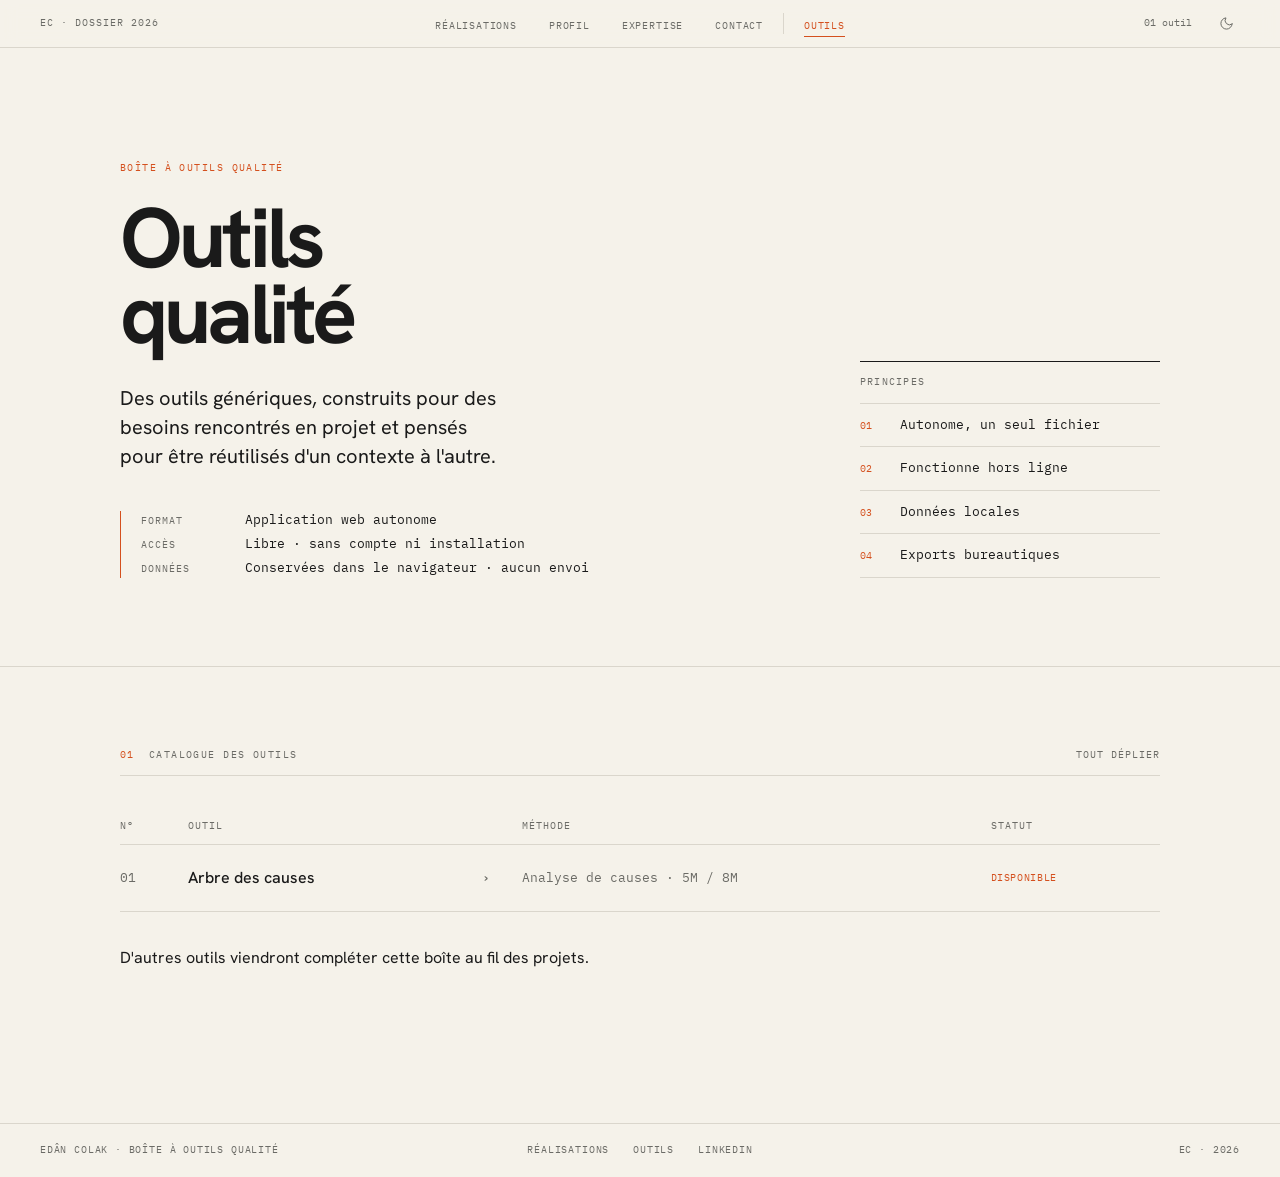
==== outils/index.html @ 7d75562e "Make the site two-part (Réalisations + Outils), add cause-tree tool, polish portfolio Structure - Ne" ====
<!DOCTYPE html>
<html lang="fr">
<head>
  <meta charset="UTF-8" />
  <meta name="viewport" content="width=device-width, initial-scale=1.0" />
  <title>Boîte à outils qualité · Edân Colak</title>
  <meta name="description" content="Outils qualité génériques développés par Edân Colak : arbre des causes, retour d'expérience. Autonomes, hors ligne, sans compte, données conservées dans le navigateur." />
  <meta name="author" content="Edân Colak" />
  <meta name="theme-color" content="#F5F2EA" media="(prefers-color-scheme: light)" />
  <meta name="theme-color" content="#17150F" media="(prefers-color-scheme: dark)" />
  <meta property="og:title" content="Boîte à outils qualité · Edân Colak" />
  <meta property="og:description" content="Outils qualité génériques et autonomes : analyse de causes, contrôle de l'analyse, retour d'expérience, exports bureautiques." />
  <meta property="og:type" content="website" />
  <meta property="og:locale" content="fr_FR" />
  <link rel="icon" type="image/svg+xml" href="data:image/svg+xml,%3Csvg xmlns='http://www.w3.org/2000/svg' viewBox='0 0 32 32'%3E%3Crect width='32' height='32' fill='%23F5F2EA'/%3E%3Ctext x='5' y='23' font-family='Helvetica' font-size='18' font-weight='700' fill='%231A1A1A'%3EEC%3C/text%3E%3C/svg%3E" />
  <script>
    (function () {
      var t = localStorage.getItem('theme');
      if (t !== 'light' && t !== 'dark') {
        t = window.matchMedia('(prefers-color-scheme: dark)').matches ? 'dark' : 'light';
      }
      document.documentElement.setAttribute('data-theme', t);
    })();
  </script>
  <link rel="preconnect" href="https://fonts.googleapis.com" />
  <link rel="preconnect" href="https://fonts.gstatic.com" crossorigin />
  <link href="https://fonts.googleapis.com/css2?family=Hanken+Grotesk:wght@300;400;500;600;700&family=IBM+Plex+Mono:wght@400;500&display=swap" rel="stylesheet" />
  <link rel="stylesheet" href="../assets/style.css" />
</head>
<body>

<a class="skip-link" href="#catalogue">Aller au contenu</a>

<!-- ═══ RUNNING HEADER ═══════════════════════════════════ -->
<header class="doc-header">
  <a class="doc-ref" href="../" aria-label="Accueil, Edân Colak">EC · Dossier 2026</a>
  <nav aria-label="Navigation principale">
    <ul class="doc-nav">
      <li><a href="../#projets">Réalisations</a></li>
      <li class="nav-secondary"><a href="../#profil">Profil</a></li>
      <li class="nav-secondary"><a href="../#expertise">Expertise</a></li>
      <li><a href="../#contact">Contact</a></li>
      <li class="nav-sep" aria-hidden="true"></li>
      <li><a href="./" aria-current="page">Outils</a></li>
    </ul>
  </nav>
  <div class="doc-header-right">
    <span class="doc-page">01 outil</span>
    <button class="theme-toggle" type="button" aria-label="Passer en mode sombre" title="Mode clair / sombre">
      <svg class="ico ico-moon" viewBox="0 0 24 24" fill="none" stroke="currentColor" stroke-width="1.6" stroke-linecap="round" stroke-linejoin="round" aria-hidden="true">
        <path d="M21 12.8A9 9 0 1 1 11.2 3a7 7 0 0 0 9.8 9.8z"/>
      </svg>
      <svg class="ico ico-sun" viewBox="0 0 24 24" fill="none" stroke="currentColor" stroke-width="1.6" stroke-linecap="round" stroke-linejoin="round" aria-hidden="true">
        <circle cx="12" cy="12" r="4"/>
        <path d="M12 2v2M12 20v2M4.9 4.9l1.4 1.4M17.7 17.7l1.4 1.4M2 12h2M20 12h2M4.9 19.1l1.4-1.4M17.7 6.3l1.4-1.4"/>
      </svg>
    </button>
  </div>
  <div class="scroll-progress" aria-hidden="true"></div>
</header>

<main>

<!-- ═══ MASTHEAD ═════════════════════════════════════════ -->
<section class="masthead" id="haut">
  <div class="masthead-grid">
    <div class="masthead-main">
      <p class="masthead-tag">Boîte à outils qualité</p>
      <h1>Outils<br>qualité</h1>
      <p class="masthead-lede">
        Des outils génériques, construits pour des besoins rencontrés en projet
        et pensés pour être réutilisés d'un contexte à l'autre.
      </p>
      <div class="masthead-meta">
        <div class="meta-row">
          <span class="meta-label">Format</span>
          <span class="meta-value">Application web autonome</span>
        </div>
        <div class="meta-row">
          <span class="meta-label">Accès</span>
          <span class="meta-value">Libre · sans compte ni installation</span>
        </div>
        <div class="meta-row">
          <span class="meta-label">Données</span>
          <span class="meta-value">Conservées dans le navigateur · aucun envoi</span>
        </div>
      </div>
    </div>

    <aside class="toc" aria-label="Principes">
      <span class="toc-head mono-label">Principes</span>
      <ul>
        <li class="toc-item"><span class="toc-num">01</span>Autonome, un seul fichier<span class="toc-count"></span></li>
        <li class="toc-item"><span class="toc-num">02</span>Fonctionne hors ligne<span class="toc-count"></span></li>
        <li class="toc-item"><span class="toc-num">03</span>Données locales<span class="toc-count"></span></li>
        <li class="toc-item"><span class="toc-num">04</span>Exports bureautiques<span class="toc-count"></span></li>
      </ul>
    </aside>
  </div>
</section>

<!-- ═══ 01 · CATALOGUE ═══════════════════════════════════ -->
<section class="section" id="catalogue">
  <div class="section-wrap">
    <div class="section-label">
      <span><span class="sl-num">01</span>Catalogue des outils</span>
      <button class="text-btn" type="button" data-expand-all aria-expanded="false">Tout déplier</button>
    </div>
    <table class="project-table" role="table" aria-label="Catalogue des outils">
      <thead>
        <tr>
          <th scope="col">N°</th>
          <th scope="col">Outil</th>
          <th scope="col">Méthode</th>
          <th scope="col">Statut</th>
        </tr>
      </thead>
      <tbody>

        <!-- ══ 01 ══ -->
        <tr class="project-row" id="outil-01" data-id="01" aria-expanded="false" tabindex="0">
          <td class="proj-num">01</td>
          <td class="proj-title">Arbre des causes <span class="proj-arrow" aria-hidden="true">›</span></td>
          <td class="proj-domain">Analyse de causes · 5M / 8M</td>
          <td class="proj-status status-on">Disponible</td>
        </tr>
        <tr class="project-detail" id="detail-01" aria-hidden="true">
          <td colspan="4" class="detail-cell">
            <div class="detail-inner">
              <div class="detail-meta">
                <p class="detail-meta-head">01 / 01</p>
                <div class="dm-row"><span class="dm-key">Méthode</span><span class="dm-val">Arbre des causes · 5M / 8M</span></div>
                <div class="dm-row"><span class="dm-key">Usage</span><span class="dm-val">FNC · CAPA · réclamation · audit</span></div>
                <div class="dm-row"><span class="dm-key">Exports</span><span class="dm-val">PDF · DOCX · VSDX · XLSX · SVG · PNG · JSON</span></div>
                <div class="dm-row"><span class="dm-key">Statut</span><span class="dm-val acc">Disponible</span></div>
              </div>
              <div class="detail-content">
                <div class="dc-block">
                  <p class="dc-head">Usage</p>
                  <p>Conduire l'analyse d'une non-conformité, d'une réclamation ou d'un écart d'audit jusqu'à la cause racine, l'associer à des actions correctives et préventives, puis capitaliser les causes d'une analyse à l'autre.</p>
                </div>
                <div class="dc-block">
                  <p class="dc-head">Fonctionnalités</p>
                  <ul>
                    <li>Arbre éditable : glisser-déposer, repli des branches, trois orientations, annuler / rétablir.</li>
                    <li>Typologie des causes (immédiate, contributive, organisationnelle, humaine, technique, documentaire, managériale, racine) et des actions (corrective, préventive).</li>
                    <li>Classification 5M ou 8M, statut et élément de preuve par cause ; responsable, échéance et efficacité par action.</li>
                    <li>Questions guides à chaque niveau et suggestions issues d'une bibliothèque de causes enrichissable.</li>
                    <li>Versions enregistrées et restaurables, analyses modèles, comparaison de deux analyses.</li>
                  </ul>
                </div>
                <div class="dc-block">
                  <p class="dc-head">Contrôle de l'analyse</p>
                  <p>Trois scores (complétude, robustesse, traçabilité) et des alertes ciblées : cause racine sans action, formulation trop générique (« erreur humaine »), cause sans preuve, action sans responsable ou sans échéance, action en retard.</p>
                </div>
                <div class="dc-block">
                  <p class="dc-head">Retour d'expérience</p>
                  <p>Synthèse multi-analyses : causes racines récurrentes, répartition par famille, taux de clôture et efficacité des actions, filtres par année, site et processus. Exportable vers Excel pour une revue de direction ou de processus.</p>
                </div>
                <div class="dc-block dc-result">
                  <p class="dc-head">Données</p>
                  <p>Tout reste dans le navigateur de l'utilisateur. La base s'exporte et s'importe en JSON pour être sauvegardée ou partagée. Des analyses d'exemple permettent de découvrir l'outil.</p>
                </div>
                <div class="cta-row">
                  <a class="cta" href="arbre-des-causes/">Ouvrir l'outil <span aria-hidden="true">→</span></a>
                </div>
              </div>
            </div>
            <div class="detail-figure-full">
              <svg class="figure-svg-full" viewBox="0 0 640 222" fill="none" stroke="currentColor" stroke-width="1" aria-hidden="true">
                <!-- column headings -->
                <g font-family="IBM Plex Mono,monospace" font-size="7" fill="currentColor" stroke="none" opacity=".5">
                  <text x="0"   y="8">FAIT</text>
                  <text x="170" y="8">CAUSES</text>
                  <text x="350" y="8">CAUSES RACINES</text>
                  <text x="530" y="8">ACTIONS</text>
                </g>
                <!-- event -->
                <rect x="0" y="94" width="120" height="40" stroke-opacity=".7"/>
                <text x="10" y="109" font-family="IBM Plex Mono,monospace" font-size="7" fill="currentColor" stroke="none" opacity=".55">ÉVÉNEMENT</text>
                <text x="10" y="124" font-family="IBM Plex Mono,monospace" font-size="9" fill="currentColor" stroke="none">Écart constaté</text>
                <!-- connectors event → causes -->
                <g stroke-opacity=".45">
                  <line x1="120" y1="114" x2="146" y2="114"/>
                  <line x1="146" y1="40"  x2="146" y2="188"/>
                  <line x1="146" y1="40"  x2="170" y2="40"/>
                  <line x1="146" y1="114" x2="170" y2="114"/>
                  <line x1="146" y1="188" x2="170" y2="188"/>
                </g>
                <!-- causes -->
                <g stroke-opacity=".55">
                  <rect x="170" y="22"  width="140" height="36"/>
                  <rect x="170" y="96"  width="140" height="36"/>
                  <rect x="170" y="170" width="140" height="36"/>
                </g>
                <g font-family="IBM Plex Mono,monospace" fill="currentColor" stroke="none">
                  <text x="180" y="36"  font-size="7" opacity=".55">IMMÉDIATE · MÉTHODE</text>
                  <text x="180" y="50"  font-size="9" opacity=".85">Document périmé</text>
                  <text x="180" y="110" font-size="7" opacity=".55">DOCUMENTAIRE · MÉTHODE</text>
                  <text x="180" y="124" font-size="9" opacity=".85">Retrait non tracé</text>
                  <text x="180" y="184" font-size="7" opacity=".55">HUMAINE · MAIN D'ŒUVRE</text>
                  <text x="180" y="198" font-size="9" opacity=".85">Révision non connue</text>
                </g>
                <!-- connectors causes → roots -->
                <g stroke-opacity=".45">
                  <line x1="310" y1="40"  x2="350" y2="40"/>
                  <line x1="310" y1="114" x2="350" y2="114"/>
                  <line x1="310" y1="188" x2="350" y2="188"/>
                </g>
                <!-- root causes -->
                <g stroke="#D4501E" stroke-opacity=".8" fill="#D4501E" fill-opacity=".07">
                  <rect x="350" y="22"  width="140" height="36"/>
                  <rect x="350" y="96"  width="140" height="36"/>
                  <rect x="350" y="170" width="140" height="36"/>
                </g>
                <g font-family="IBM Plex Mono,monospace" stroke="none">
                  <text x="360" y="36"  font-size="7" fill="#D4501E" opacity=".9">RACINE</text>
                  <text x="360" y="50"  font-size="9" fill="currentColor" opacity=".85">Contrôle absent</text>
                  <text x="360" y="110" font-size="7" fill="#D4501E" opacity=".9">RACINE</text>
                  <text x="360" y="124" font-size="9" fill="currentColor" opacity=".85">Diffusion incomplète</text>
                  <text x="360" y="184" font-size="7" fill="#D4501E" opacity=".9">RACINE</text>
                  <text x="360" y="198" font-size="9" fill="currentColor" opacity=".85">Formation lacunaire</text>
                </g>
                <!-- connectors roots → actions -->
                <g stroke-opacity=".45" stroke-dasharray="3,2">
                  <line x1="490" y1="40"  x2="530" y2="40"/>
                  <line x1="490" y1="114" x2="530" y2="114"/>
                  <line x1="490" y1="188" x2="530" y2="188"/>
                </g>
                <!-- actions -->
                <g stroke-opacity=".55">
                  <rect x="530" y="22"  width="110" height="36"/>
                  <rect x="530" y="96"  width="110" height="36"/>
                  <rect x="530" y="170" width="110" height="36"/>
                </g>
                <g font-family="IBM Plex Mono,monospace" fill="currentColor" stroke="none">
                  <text x="540" y="36"  font-size="7" opacity=".55">PRÉVENTIVE</text>
                  <text x="540" y="50"  font-size="9" opacity=".85">Audit de poste</text>
                  <text x="540" y="110" font-size="7" opacity=".55">PRÉVENTIVE</text>
                  <text x="540" y="124" font-size="9" opacity=".85">Liste de retrait</text>
                  <text x="540" y="184" font-size="7" opacity=".55">CORRECTIVE</text>
                  <text x="540" y="198" font-size="9" opacity=".85">Former, habiliter</text>
                </g>
                <text x="0" y="220" font-family="IBM Plex Mono,monospace" font-size="7.5" fill="#D4501E" stroke="none" opacity=".75">Chaque cause racine doit porter au moins une action · preuve, responsable et échéance contrôlés</text>
              </svg>
              <p class="figure-caption">Fig. 01 - Structure d'une analyse : du fait observé aux actions (exemple fictif)</p>
            </div>
          </td>
        </tr>

      </tbody>
    </table>
    <p class="section-intro" style="margin-top: 32px;">
      D'autres outils viendront compléter cette boîte au fil des projets.
    </p>
  </div>
</section>

</main>

<!-- ═══ RUNNING FOOTER ═══════════════════════════════════ -->
<footer class="doc-footer">
  <span>Edân Colak · Boîte à outils qualité</span>
  <nav class="footer-links" aria-label="Liens de pied de page">
    <a href="../#projets">Réalisations</a>
    <a href="./">Outils</a>
    <a href="https://www.linkedin.com/in/ed%C3%A2n/" target="_blank" rel="noopener">LinkedIn</a>
  </nav>
  <span>EC · 2026</span>
</footer>

<script src="../assets/script.js"></script>
</body>
</html>
---- assets/style.css ----
/* ─── TOKENS ─────────────────────────────────────────────── */
:root {
  --paper:   #F5F2EA;
  --paper-2: #EEEAE0;
  --ink:     #1A1A1A;
  --ink-2:   #6B6B66;
  --rule:    #DAD6CC;
  --accent:  #D4501E;
  --tint:    color-mix(in srgb, var(--accent) 5%, transparent);
  --sans:    'Hanken Grotesk', 'Helvetica Neue', Arial, sans-serif;
  --mono:    'IBM Plex Mono', 'Courier New', monospace;
  --wrap:    1120px;
  --gutter:  40px;
  --header:  48px;
  color-scheme: light;
  /* type scale ×1.25 from 16 */
  --t-xs:  0.64rem;
  --t-sm:  0.8rem;
  --t-md:  1rem;
  --t-lg:  1.25rem;
  --t-xl:  1.563rem;
}

:root[data-theme="dark"] {
  --paper:   #17150F;
  --paper-2: #1E1B14;
  --ink:     #EFEBE0;
  --ink-2:   #94908A;
  --rule:    #322F28;
  --accent:  #E8632F;
  color-scheme: dark;
}

/* cross-fade only while the theme is being switched */
:root.theme-switching *,
:root.theme-switching *::before,
:root.theme-switching *::after {
  transition: background-color .3s ease, border-color .3s ease,
              color .3s ease, fill .3s ease, stroke .3s ease !important;
}

/* ─── RESET & BASE ───────────────────────────────────────── */
*, *::before, *::after { box-sizing: border-box; margin: 0; padding: 0; }
html { font-size: 16px; scroll-behavior: smooth; scroll-padding-top: calc(var(--header) + 16px); }
body {
  font-family: var(--sans);
  background: var(--paper);
  color: var(--ink);
  line-height: 1.6;
  -webkit-font-smoothing: antialiased;
  text-rendering: optimizeLegibility;
}
a { color: inherit; text-decoration: none; }
img { display: block; max-width: 100%; }
button { font: inherit; color: inherit; }
p { text-wrap: pretty; }
h1, h2 { text-wrap: balance; }

::selection { background: var(--accent); color: var(--paper); }

:focus-visible { outline: 2px solid var(--accent); outline-offset: 3px; border-radius: 2px; }

.skip-link {
  position: absolute;
  left: 16px;
  top: -60px;
  z-index: 200;
  background: var(--ink);
  color: var(--paper);
  font-family: var(--mono);
  font-size: var(--t-xs);
  letter-spacing: .1em;
  text-transform: uppercase;
  padding: 10px 14px;
}
.skip-link:focus { top: 8px; }

/* shared mono label */
.mono-label {
  font-family: var(--mono);
  font-size: var(--t-xs);
  letter-spacing: .12em;
  text-transform: uppercase;
  color: var(--ink-2);
}

/* ─── RUNNING HEADER ─────────────────────────────────────── */
.doc-header {
  position: sticky;
  top: 0;
  z-index: 100;
  height: var(--header);
  padding: 0 var(--gutter);
  display: grid;
  grid-template-columns: 1fr auto 1fr;
  align-items: center;
  gap: 24px;
  background: color-mix(in srgb, var(--paper) 92%, transparent);
  backdrop-filter: saturate(1.4) blur(8px);
  -webkit-backdrop-filter: saturate(1.4) blur(8px);
  border-bottom: 1px solid var(--rule);
}

.doc-ref {
  font-family: var(--mono);
  font-size: var(--t-xs);
  letter-spacing: .1em;
  text-transform: uppercase;
  color: var(--ink-2);
  white-space: nowrap;
  justify-self: start;
  transition: color .15s;
}
a.doc-ref:hover { color: var(--accent); }

.doc-header > nav { min-width: 0; }

.doc-nav {
  display: flex;
  gap: 32px;
  list-style: none;
}

.doc-nav a {
  position: relative;
  font-family: var(--mono);
  font-size: var(--t-xs);
  letter-spacing: .08em;
  text-transform: uppercase;
  color: var(--ink-2);
  white-space: nowrap;
  transition: color .15s;
}

.doc-nav a::after {
  content: '';
  position: absolute;
  left: 0;
  bottom: -5px;
  width: 100%;
  height: 1px;
  background: var(--accent);
  transform: scaleX(0);
  transform-origin: left;
  transition: transform .25s ease;
}

.doc-nav a:hover,
.doc-nav a.active,
.doc-nav a[aria-current="page"] { color: var(--accent); }

.doc-nav a:hover::after,
.doc-nav a.active::after,
.doc-nav a[aria-current="page"]::after { transform: scaleX(1); }

/* separator between the two site parts */
.doc-nav .nav-sep {
  width: 1px;
  align-self: stretch;
  background: var(--rule);
  margin: 2px -12px;
}

.doc-header-right {
  justify-self: end;
  display: flex;
  align-items: center;
  gap: 20px;
}

.doc-page {
  font-family: var(--mono);
  font-size: var(--t-xs);
  color: var(--ink-2);
  white-space: nowrap;
  font-variant-numeric: tabular-nums;
}

.theme-toggle {
  display: inline-flex;
  align-items: center;
  justify-content: center;
  width: 28px;
  height: 28px;
  background: none;
  border: 1px solid transparent;
  border-radius: 50%;
  color: var(--ink-2);
  cursor: pointer;
  line-height: 0;
  transition: color .15s, border-color .15s;
}
.theme-toggle:hover { color: var(--accent); border-color: var(--rule); }
.theme-toggle .ico { width: 15px; height: 15px; }
.theme-toggle .ico-sun { display: none; }
:root[data-theme="dark"] .theme-toggle .ico-moon { display: none; }
:root[data-theme="dark"] .theme-toggle .ico-sun  { display: block; }

.scroll-progress {
  position: absolute;
  left: 0;
  bottom: -1px;
  width: 100%;
  height: 2px;
  background: var(--accent);
  transform: scaleX(0);
  transform-origin: left;
  pointer-events: none;
}

/* ─── MASTHEAD ───────────────────────────────────────────── */
.masthead {
  padding: 112px var(--gutter) 88px;
  border-bottom: 1px solid var(--rule);
}

.masthead-grid {
  max-width: calc(var(--wrap) - 2 * var(--gutter));
  margin: 0 auto;
  display: grid;
  grid-template-columns: minmax(0, 1fr) 300px;
  gap: 72px;
  align-items: end;
}

.masthead-tag {
  font-family: var(--mono);
  font-size: var(--t-xs);
  letter-spacing: .14em;
  text-transform: uppercase;
  color: var(--accent);
  margin-bottom: 24px;
}

h1 {
  font-size: clamp(3rem, 8vw, 5.25rem);
  font-weight: 700;
  letter-spacing: -.045em;
  line-height: .9;
  color: var(--ink);
  margin-bottom: 32px;
}

.masthead-lede {
  font-size: var(--t-lg);
  font-weight: 400;
  line-height: 1.45;
  color: var(--ink);
  max-width: 36ch;
  margin-bottom: 40px;
  text-wrap: balance;
}

.masthead-meta {
  border-left: 1px solid var(--accent);
  padding-left: 20px;
  display: flex;
  flex-direction: column;
  gap: 6px;
}

.meta-row {
  display: grid;
  grid-template-columns: 96px 1fr;
  gap: 8px;
  align-items: baseline;
}

.meta-label {
  font-family: var(--mono);
  font-size: var(--t-xs);
  letter-spacing: .1em;
  text-transform: uppercase;
  color: var(--ink-2);
}

.meta-value {
  font-family: var(--mono);
  font-size: var(--t-sm);
  color: var(--ink);
  line-height: 1.4;
}

/* table of contents / side list */
.toc { border-top: 1px solid var(--ink); }

.toc-head {
  display: block;
  padding: 12px 0;
  border-bottom: 1px solid var(--rule);
}

.toc ol, .toc ul { list-style: none; }

.toc-item {
  display: grid;
  grid-template-columns: 32px 1fr auto;
  align-items: baseline;
  gap: 8px;
  padding: 11px 0;
  border-bottom: 1px solid var(--rule);
  font-family: var(--mono);
  font-size: var(--t-sm);
  color: var(--ink);
  transition: color .15s, padding .2s ease;
}

.toc-num { color: var(--accent); font-size: var(--t-xs); font-variant-numeric: tabular-nums; }
.toc-count { color: var(--ink-2); font-size: var(--t-xs); font-variant-numeric: tabular-nums; }

a.toc-item:hover { color: var(--accent); padding-left: 4px; }

/* ─── SECTIONS ───────────────────────────────────────────── */
.section { border-top: 1px solid var(--rule); }
.masthead + .section { border-top: none; }

.section-wrap {
  max-width: var(--wrap);
  margin: 0 auto;
  padding: 80px var(--gutter);
}

.section-label {
  display: flex;
  align-items: baseline;
  justify-content: space-between;
  gap: 16px;
  font-family: var(--mono);
  font-size: var(--t-xs);
  letter-spacing: .14em;
  text-transform: uppercase;
  color: var(--ink-2);
  padding-bottom: 12px;
  border-bottom: 1px solid var(--rule);
  margin-bottom: 32px;
}

.sl-num { color: var(--accent); margin-right: 14px; font-variant-numeric: tabular-nums; }

.section-intro {
  font-size: var(--t-md);
  line-height: 1.7;
  color: var(--ink);
  max-width: 620px;
  margin: -8px 0 32px;
}

.text-btn {
  background: none;
  border: none;
  padding: 0;
  cursor: pointer;
  font-family: var(--mono);
  font-size: var(--t-xs);
  letter-spacing: .1em;
  text-transform: uppercase;
  color: var(--ink-2);
  transition: color .15s;
}
.text-btn:hover { color: var(--accent); }

.more-link {
  display: inline-flex;
  align-items: center;
  gap: 8px;
  margin-top: 24px;
  font-family: var(--mono);
  font-size: var(--t-xs);
  letter-spacing: .1em;
  text-transform: uppercase;
  color: var(--ink-2);
  transition: color .15s, gap .2s ease;
}
.more-link:hover { color: var(--accent); gap: 12px; }

/* ─── PROJECT / TOOL INDEX TABLE ─────────────────────────── */
.project-table {
  width: 100%;
  border-collapse: collapse;
}

.project-table thead th {
  font-family: var(--mono);
  font-size: var(--t-xs);
  letter-spacing: .1em;
  text-transform: uppercase;
  color: var(--ink-2);
  font-weight: 400;
  text-align: left;
  padding: 10px 16px;
  border-bottom: 1px solid var(--rule);
}
.project-table thead th:first-child { padding-left: 0; }

.project-row {
  cursor: pointer;
  border-bottom: 1px solid var(--rule);
}
.project-row:focus-visible { outline: 2px solid var(--accent); outline-offset: -2px; border-radius: 0; }

.project-row td {
  padding: 20px 16px;
  transition: background .15s;
}
.project-row td:first-child { padding-left: 0; }

.project-row:hover td,
.project-row.open td { background: var(--tint); }

.proj-num {
  font-family: var(--mono);
  font-size: var(--t-sm);
  color: var(--ink-2);
  width: 52px;
  font-variant-numeric: tabular-nums;
  transition: color .15s;
}
.project-row:hover .proj-num,
.project-row.open .proj-num { color: var(--accent); }

.proj-title {
  display: flex;
  align-items: center;
  gap: 10px;
  font-size: var(--t-md);
  font-weight: 500;
  color: var(--ink);
  transition: transform .2s ease;
}
.project-row:hover .proj-title { transform: translateX(4px); }
.project-row.open .proj-title  { transform: none; }

.proj-arrow {
  display: inline-block;
  margin-left: auto;
  flex-shrink: 0;
  font-family: var(--mono);
  font-size: var(--t-sm);
  color: var(--ink-2);
  transition: transform .2s, color .15s;
}
.project-row.open .proj-arrow { transform: rotate(90deg); color: var(--accent); }

.proj-domain {
  font-family: var(--mono);
  font-size: var(--t-sm);
  color: var(--ink-2);
  white-space: nowrap;
}

.proj-status {
  font-family: var(--mono);
  font-size: var(--t-xs);
  letter-spacing: .06em;
  text-transform: uppercase;
  white-space: nowrap;
}
.status-on  { color: var(--accent); }
.status-off { color: var(--ink-2); }

/* ─── DETAIL PANEL ───────────────────────────────────────── */
.project-detail { display: none; }
.project-detail.open { display: table-row; }

.project-detail.open .detail-inner,
.project-detail.open .detail-figure-full { animation: detail-in .4s ease both; }
.project-detail.open .detail-figure-full { animation-delay: .08s; }

@keyframes detail-in {
  from { opacity: 0; transform: translateY(10px); }
  to   { opacity: 1; transform: none; }
}

.detail-cell {
  padding: 40px 0 48px 52px;
  border-bottom: 1px solid var(--rule);
}

.detail-inner {
  display: grid;
  grid-template-columns: 200px 1fr;
  gap: 40px;
  max-width: 820px;
}

.detail-meta { display: flex; flex-direction: column; }

.detail-meta-head {
  font-family: var(--mono);
  font-size: var(--t-xs);
  letter-spacing: .1em;
  text-transform: uppercase;
  color: var(--ink-2);
  padding-bottom: 8px;
  border-bottom: 1px solid var(--rule);
  margin-bottom: 10px;
  font-variant-numeric: tabular-nums;
}

.dm-row {
  display: grid;
  grid-template-columns: 56px 1fr;
  gap: 4px 8px;
  padding: 5px 0;
  border-bottom: 1px dotted var(--rule);
}
.dm-row:last-of-type { border-bottom: none; }

.dm-key {
  font-family: var(--mono);
  font-size: var(--t-xs);
  letter-spacing: .08em;
  text-transform: uppercase;
  color: var(--ink-2);
  padding-top: 1px;
}

.dm-val {
  font-family: var(--mono);
  font-size: var(--t-sm);
  color: var(--ink);
  line-height: 1.4;
}
.dm-val.acc { color: var(--accent); }

.detail-content { display: flex; flex-direction: column; }

.dc-block {
  padding: 16px 0;
  border-bottom: 1px dotted var(--rule);
}
.dc-block:first-child { padding-top: 0; }
.dc-block:last-child { border-bottom: none; }

.dc-head {
  font-family: var(--mono);
  font-size: var(--t-xs);
  letter-spacing: .12em;
  text-transform: uppercase;
  color: var(--ink-2);
  margin-bottom: 8px;
}

.dc-block p,
.dc-block li {
  font-size: var(--t-sm);
  color: var(--ink);
  line-height: 1.7;
  max-width: 540px;
}

.dc-block ul { list-style: none; }
.dc-block li { position: relative; padding-left: 16px; }
.dc-block li::before {
  content: '';
  position: absolute;
  left: 0;
  top: .8em;
  width: 7px;
  height: 1px;
  background: var(--accent);
}

.dc-result {
  border-left: 2px solid var(--accent);
  padding-left: 14px;
}
.dc-result:first-child { padding-top: 16px; }

.detail-figure-full {
  margin-top: 32px;
  padding-top: 24px;
  border-top: 1px solid var(--rule);
  max-width: 820px;
}

.figure-svg-full {
  display: block;
  width: 100%;
  height: auto;
  color: var(--ink-2);
}

.figure-caption {
  margin-top: 10px;
  font-family: var(--mono);
  font-size: var(--t-xs);
  letter-spacing: .06em;
  color: var(--ink-2);
  line-height: 1.4;
}

/* ─── CALL TO ACTION ─────────────────────────────────────── */
.cta {
  display: inline-flex;
  align-items: center;
  gap: 10px;
  padding: 11px 18px;
  border: 1px solid var(--accent);
  font-family: var(--mono);
  font-size: var(--t-xs);
  letter-spacing: .1em;
  text-transform: uppercase;
  color: var(--accent);
  white-space: nowrap;
  transition: background .15s, color .15s, gap .2s ease;
}
.cta:hover { background: var(--accent); color: var(--paper); gap: 14px; }

.cta-row { display: flex; flex-wrap: wrap; align-items: center; gap: 20px; margin-top: 28px; }

/* ─── TOOLBOX TEASER (portfolio) ─────────────────────────── */
.tool-card {
  display: grid;
  grid-template-columns: 52px minmax(0, 1fr) auto;
  gap: 0 16px;
  align-items: center;
  padding: 28px 0;
  border-top: 1px solid var(--rule);
  border-bottom: 1px solid var(--rule);
  transition: background .15s;
}
.tool-card:hover { background: var(--tint); }

.tool-num {
  align-self: start;
  padding-top: 4px;
  font-family: var(--mono);
  font-size: var(--t-sm);
  color: var(--accent);
  font-variant-numeric: tabular-nums;
}

.tool-title {
  font-size: var(--t-lg);
  font-weight: 600;
  letter-spacing: -.01em;
  margin-bottom: 6px;
}

.tool-desc {
  font-size: var(--t-sm);
  line-height: 1.65;
  color: var(--ink-2);
  max-width: 60ch;
}

.tool-tags {
  display: flex;
  flex-wrap: wrap;
  gap: 6px;
  margin-top: 14px;
  list-style: none;
}

.tool-tags li {
  font-family: var(--mono);
  font-size: var(--t-xs);
  letter-spacing: .06em;
  text-transform: uppercase;
  color: var(--ink-2);
  border: 1px solid var(--rule);
  padding: 3px 8px;
}

/* ─── PROFILE ────────────────────────────────────────────── */
.profile-grid {
  display: grid;
  grid-template-columns: 1fr 300px;
  gap: 72px;
}

.profile-text p {
  font-size: 1.0625rem;
  color: var(--ink);
  line-height: 1.75;
  max-width: 600px;
  margin-bottom: 20px;
}
.profile-text p:first-child {
  font-size: var(--t-lg);
  line-height: 1.55;
}
.profile-text p:last-child { margin-bottom: 0; }

.profile-aside {
  border-left: 1px solid var(--rule);
  padding-left: 28px;
  display: flex;
  flex-direction: column;
  gap: 32px;
}

.aside-block h3 {
  font-family: var(--mono);
  font-size: var(--t-xs);
  font-weight: 400;
  letter-spacing: .1em;
  text-transform: uppercase;
  color: var(--ink-2);
  margin-bottom: 10px;
}

.aside-block ul { list-style: none; }

.aside-block li {
  font-family: var(--mono);
  font-size: var(--t-sm);
  color: var(--ink);
  padding: 6px 0;
  border-bottom: 1px dotted var(--rule);
  line-height: 1.45;
}
.aside-block li:last-child { border-bottom: none; }

/* ─── EXPERTISE ──────────────────────────────────────────── */
.expertise-table {
  width: 100%;
  border-collapse: collapse;
}

.expertise-table td {
  padding: 14px 16px;
  border-bottom: 1px solid var(--rule);
  font-family: var(--mono);
  font-size: var(--t-sm);
  vertical-align: top;
}
.expertise-table tr:first-child td { border-top: 1px solid var(--rule); }

.expertise-table td:first-child {
  width: 200px;
  padding-left: 0;
  padding-top: 17px;
  font-size: var(--t-xs);
  letter-spacing: .1em;
  text-transform: uppercase;
  color: var(--ink-2);
}

.expertise-items {
  display: flex;
  flex-wrap: wrap;
  gap: 6px 0;
}

.exp-item {
  position: relative;
  padding-right: 20px;
  font-family: var(--mono);
  font-size: var(--t-sm);
  color: var(--ink);
}
.exp-item::after {
  content: '·';
  position: absolute;
  right: 8px;
  color: var(--ink-2);
  opacity: .5;
}
.exp-item:last-child::after { display: none; }

/* ─── CONTACT ────────────────────────────────────────────── */
.contact-grid {
  display: grid;
  grid-template-columns: 1fr 1fr;
  border-top: 1px solid var(--rule);
}

.contact-item {
  display: flex;
  align-items: center;
  gap: 16px;
  padding: 26px 32px 26px 0;
  border-bottom: 1px solid var(--rule);
  border-right: 1px solid var(--rule);
  transition: color .15s, background .15s;
}
.contact-item:nth-child(even) { border-right: none; padding-left: 32px; }
.contact-item:hover { color: var(--accent); background: var(--tint); }

.contact-lbl {
  min-width: 72px;
  font-family: var(--mono);
  font-size: var(--t-xs);
  letter-spacing: .1em;
  text-transform: uppercase;
  color: var(--ink-2);
}

.contact-val {
  font-family: var(--mono);
  font-size: var(--t-sm);
  color: inherit;
}

.contact-arrow {
  margin-left: auto;
  font-family: var(--mono);
  color: var(--ink-2);
  transition: transform .2s ease, color .15s;
}
.contact-item:hover .contact-arrow { color: var(--accent); transform: translate(3px, -3px); }

/* ─── RUNNING FOOTER ─────────────────────────────────────── */
.doc-footer {
  display: grid;
  grid-template-columns: 1fr auto 1fr;
  align-items: center;
  gap: 24px;
  padding: 18px var(--gutter);
  border-top: 1px solid var(--rule);
  margin-top: 40px;
}

.doc-footer > span,
.footer-links a {
  font-family: var(--mono);
  font-size: var(--t-xs);
  letter-spacing: .08em;
  text-transform: uppercase;
  color: var(--ink-2);
}
.doc-footer > span:last-child { justify-self: end; }

.footer-links { display: flex; gap: 24px; }
.footer-links a { transition: color .15s; }
.footer-links a:hover { color: var(--accent); }

/* ─── SCROLL REVEAL ──────────────────────────────────────── */
.fade-in {
  opacity: 0;
  transform: translateY(14px);
  transition: opacity .5s ease, transform .5s ease;
}
.fade-in.visible { opacity: 1; transform: none; }

@media (prefers-reduced-motion: reduce) {
  html { scroll-behavior: auto; }
  .fade-in { transition: none; opacity: 1; transform: none; }
  .project-detail.open .detail-inner,
  .project-detail.open .detail-figure-full { animation: none; }
  .proj-title, .doc-nav a::after, .toc-item, .more-link, .cta, .contact-arrow { transition: none; }
}

/* ─── RESPONSIVE ─────────────────────────────────────────── */
@media (max-width: 1080px) {
  .doc-nav { gap: 24px; }
  .doc-nav .nav-sep { margin: 2px -8px; }
}

@media (max-width: 960px) {
  .masthead-grid { grid-template-columns: 1fr; gap: 56px; }
  .toc { max-width: 420px; }
  .profile-grid { grid-template-columns: 1fr; gap: 48px; }
  .profile-aside { border-left: none; padding-left: 0; border-top: 1px solid var(--rule); padding-top: 32px; }
  .detail-inner { grid-template-columns: 1fr; }
  .detail-meta { display: none; }
  .contact-grid { grid-template-columns: 1fr; }
  .contact-item, .contact-item:nth-child(even) { border-right: none; padding-left: 0; }
  .doc-header { grid-template-columns: auto 1fr auto; }
  .doc-header > nav { justify-self: center; }
}

@media (max-width: 760px) {
  :root { --gutter: 20px; }
  .doc-header { grid-template-columns: minmax(0, 1fr) auto; gap: 12px; }
  .doc-ref, .doc-page, .doc-nav .nav-secondary { display: none; }
  .doc-header > nav { justify-self: start; }
  .doc-nav {
    gap: 20px;
    overflow-x: auto;
    scrollbar-width: none;
    padding: 8px 0;
  }
  .doc-nav::-webkit-scrollbar { display: none; }
  .doc-nav .nav-sep { margin: 2px -6px; }
  .masthead { padding: 64px var(--gutter) 56px; }
  .section-wrap { padding: 56px var(--gutter); }
  .detail-cell { padding: 28px 0 36px 0; }
  .proj-domain { display: none; }
  .project-table thead th { padding: 10px 8px; }
  .project-row td { padding: 16px 8px; }
  .proj-num { width: 34px; }
  .proj-title { font-size: .9375rem; }
  .proj-status { white-space: normal; width: 76px; }
  .section-label { flex-wrap: wrap; }
  .tool-card { grid-template-columns: 36px minmax(0, 1fr); }
  .tool-card .cta { grid-column: 2; justify-self: start; margin-top: 20px; }
  .expertise-table td:first-child { width: 110px; }
  .doc-footer { grid-template-columns: 1fr; justify-items: start; gap: 12px; }
  .doc-footer > span:last-child { justify-self: start; }
}

/* ─── PRINT ──────────────────────────────────────────────── */
@media print {
  :root, :root[data-theme="dark"] {
    --paper: #fff; --paper-2: #fff; --ink: #000; --ink-2: #555; --rule: #ccc; --accent: #B8431A;
    --tint: transparent;
  }
  .doc-header, .skip-link, .text-btn, .more-link, .cta, .cta-row, .proj-arrow, .theme-toggle, .scroll-progress { display: none !important; }
  .fade-in { opacity: 1 !important; transform: none !important; }
  .masthead { padding: 0 0 24px; }
  .section-wrap { padding: 28px 0; max-width: none; }
  .project-detail { display: table-row !important; }
  .project-detail .detail-inner,
  .project-detail .detail-figure-full { animation: none !important; }
  .detail-meta { display: flex !important; }
  .project-row, .project-detail { break-inside: avoid; }
  .project-row td { padding-top: 12px; padding-bottom: 12px; }
  .detail-cell { padding: 16px 0 24px 52px; }
  .contact-item[href]::after { content: ' ' attr(href); font-family: var(--mono); font-size: var(--t-xs); color: var(--ink-2); }
  .doc-footer { margin-top: 0; }
  .footer-links { display: none; }
}
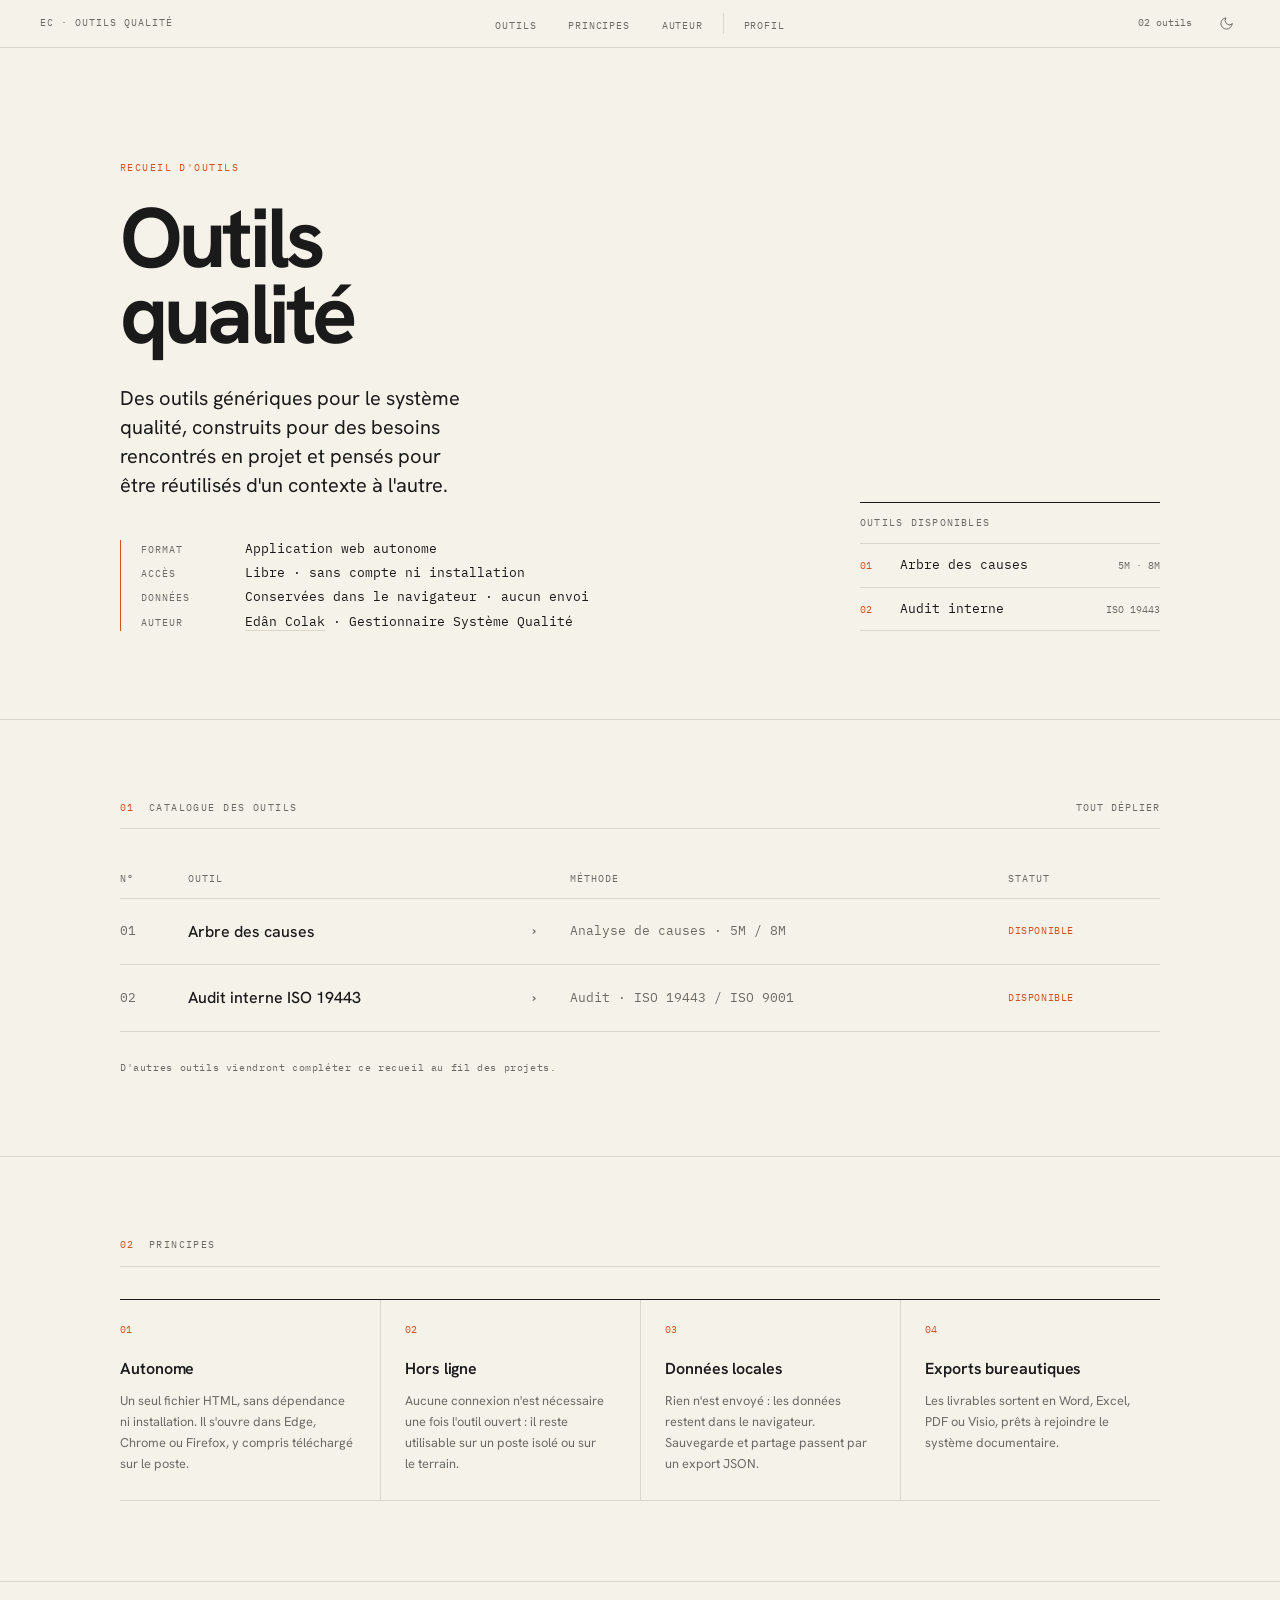
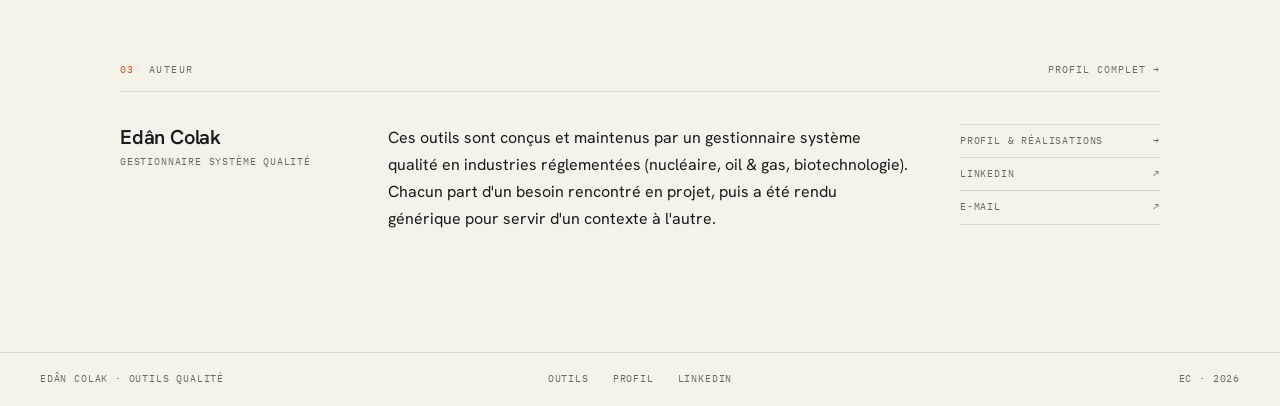
==== commit 38301c5c: "Reorient the site as a quality tools collection, add the ISO 19443 audit tool - Home page is now the" ====
--- a/outils/index.html
+++ b/outils/index.html
@@ -2,273 +2,14 @@
 <html lang="fr">
 <head>
   <meta charset="UTF-8" />
-  <meta name="viewport" content="width=device-width, initial-scale=1.0" />
-  <title>Boîte à outils qualité · Edân Colak</title>
-  <meta name="description" content="Outils qualité génériques développés par Edân Colak : arbre des causes, retour d'expérience. Autonomes, hors ligne, sans compte, données conservées dans le navigateur." />
-  <meta name="author" content="Edân Colak" />
-  <meta name="theme-color" content="#F5F2EA" media="(prefers-color-scheme: light)" />
-  <meta name="theme-color" content="#17150F" media="(prefers-color-scheme: dark)" />
-  <meta property="og:title" content="Boîte à outils qualité · Edân Colak" />
-  <meta property="og:description" content="Outils qualité génériques et autonomes : analyse de causes, contrôle de l'analyse, retour d'expérience, exports bureautiques." />
-  <meta property="og:type" content="website" />
-  <meta property="og:locale" content="fr_FR" />
-  <link rel="icon" type="image/svg+xml" href="data:image/svg+xml,%3Csvg xmlns='http://www.w3.org/2000/svg' viewBox='0 0 32 32'%3E%3Crect width='32' height='32' fill='%23F5F2EA'/%3E%3Ctext x='5' y='23' font-family='Helvetica' font-size='18' font-weight='700' fill='%231A1A1A'%3EEC%3C/text%3E%3C/svg%3E" />
-  <script>
-    (function () {
-      var t = localStorage.getItem('theme');
-      if (t !== 'light' && t !== 'dark') {
-        t = window.matchMedia('(prefers-color-scheme: dark)').matches ? 'dark' : 'light';
-      }
-      document.documentElement.setAttribute('data-theme', t);
-    })();
-  </script>
-  <link rel="preconnect" href="https://fonts.googleapis.com" />
-  <link rel="preconnect" href="https://fonts.gstatic.com" crossorigin />
-  <link href="https://fonts.googleapis.com/css2?family=Hanken+Grotesk:wght@300;400;500;600;700&family=IBM+Plex+Mono:wght@400;500&display=swap" rel="stylesheet" />
-  <link rel="stylesheet" href="../assets/style.css" />
+  <title>Outils qualité · Edân Colak</title>
+  <meta name="robots" content="noindex" />
+  <link rel="canonical" href="../" />
+  <!-- le catalogue est désormais la page d'accueil ; on conserve l'ancre (#outil-01…) -->
+  <script>location.replace('../' + location.hash);</script>
+  <meta http-equiv="refresh" content="0; url=../" />
 </head>
 <body>
-
-<a class="skip-link" href="#catalogue">Aller au contenu</a>
-
-<!-- ═══ RUNNING HEADER ═══════════════════════════════════ -->
-<header class="doc-header">
-  <a class="doc-ref" href="../" aria-label="Accueil, Edân Colak">EC · Dossier 2026</a>
-  <nav aria-label="Navigation principale">
-    <ul class="doc-nav">
-      <li><a href="../#projets">Réalisations</a></li>
-      <li class="nav-secondary"><a href="../#profil">Profil</a></li>
-      <li class="nav-secondary"><a href="../#expertise">Expertise</a></li>
-      <li><a href="../#contact">Contact</a></li>
-      <li class="nav-sep" aria-hidden="true"></li>
-      <li><a href="./" aria-current="page">Outils</a></li>
-    </ul>
-  </nav>
-  <div class="doc-header-right">
-    <span class="doc-page">01 outil</span>
-    <button class="theme-toggle" type="button" aria-label="Passer en mode sombre" title="Mode clair / sombre">
-      <svg class="ico ico-moon" viewBox="0 0 24 24" fill="none" stroke="currentColor" stroke-width="1.6" stroke-linecap="round" stroke-linejoin="round" aria-hidden="true">
-        <path d="M21 12.8A9 9 0 1 1 11.2 3a7 7 0 0 0 9.8 9.8z"/>
-      </svg>
-      <svg class="ico ico-sun" viewBox="0 0 24 24" fill="none" stroke="currentColor" stroke-width="1.6" stroke-linecap="round" stroke-linejoin="round" aria-hidden="true">
-        <circle cx="12" cy="12" r="4"/>
-        <path d="M12 2v2M12 20v2M4.9 4.9l1.4 1.4M17.7 17.7l1.4 1.4M2 12h2M20 12h2M4.9 19.1l1.4-1.4M17.7 6.3l1.4-1.4"/>
-      </svg>
-    </button>
-  </div>
-  <div class="scroll-progress" aria-hidden="true"></div>
-</header>
-
-<main>
-
-<!-- ═══ MASTHEAD ═════════════════════════════════════════ -->
-<section class="masthead" id="haut">
-  <div class="masthead-grid">
-    <div class="masthead-main">
-      <p class="masthead-tag">Boîte à outils qualité</p>
-      <h1>Outils<br>qualité</h1>
-      <p class="masthead-lede">
-        Des outils génériques, construits pour des besoins rencontrés en projet
-        et pensés pour être réutilisés d'un contexte à l'autre.
-      </p>
-      <div class="masthead-meta">
-        <div class="meta-row">
-          <span class="meta-label">Format</span>
-          <span class="meta-value">Application web autonome</span>
-        </div>
-        <div class="meta-row">
-          <span class="meta-label">Accès</span>
-          <span class="meta-value">Libre · sans compte ni installation</span>
-        </div>
-        <div class="meta-row">
-          <span class="meta-label">Données</span>
-          <span class="meta-value">Conservées dans le navigateur · aucun envoi</span>
-        </div>
-      </div>
-    </div>
-
-    <aside class="toc" aria-label="Principes">
-      <span class="toc-head mono-label">Principes</span>
-      <ul>
-        <li class="toc-item"><span class="toc-num">01</span>Autonome, un seul fichier<span class="toc-count"></span></li>
-        <li class="toc-item"><span class="toc-num">02</span>Fonctionne hors ligne<span class="toc-count"></span></li>
-        <li class="toc-item"><span class="toc-num">03</span>Données locales<span class="toc-count"></span></li>
-        <li class="toc-item"><span class="toc-num">04</span>Exports bureautiques<span class="toc-count"></span></li>
-      </ul>
-    </aside>
-  </div>
-</section>
-
-<!-- ═══ 01 · CATALOGUE ═══════════════════════════════════ -->
-<section class="section" id="catalogue">
-  <div class="section-wrap">
-    <div class="section-label">
-      <span><span class="sl-num">01</span>Catalogue des outils</span>
-      <button class="text-btn" type="button" data-expand-all aria-expanded="false">Tout déplier</button>
-    </div>
-    <table class="project-table" role="table" aria-label="Catalogue des outils">
-      <thead>
-        <tr>
-          <th scope="col">N°</th>
-          <th scope="col">Outil</th>
-          <th scope="col">Méthode</th>
-          <th scope="col">Statut</th>
-        </tr>
-      </thead>
-      <tbody>
-
-        <!-- ══ 01 ══ -->
-        <tr class="project-row" id="outil-01" data-id="01" aria-expanded="false" tabindex="0">
-          <td class="proj-num">01</td>
-          <td class="proj-title">Arbre des causes <span class="proj-arrow" aria-hidden="true">›</span></td>
-          <td class="proj-domain">Analyse de causes · 5M / 8M</td>
-          <td class="proj-status status-on">Disponible</td>
-        </tr>
-        <tr class="project-detail" id="detail-01" aria-hidden="true">
-          <td colspan="4" class="detail-cell">
-            <div class="detail-inner">
-              <div class="detail-meta">
-                <p class="detail-meta-head">01 / 01</p>
-                <div class="dm-row"><span class="dm-key">Méthode</span><span class="dm-val">Arbre des causes · 5M / 8M</span></div>
-                <div class="dm-row"><span class="dm-key">Usage</span><span class="dm-val">FNC · CAPA · réclamation · audit</span></div>
-                <div class="dm-row"><span class="dm-key">Exports</span><span class="dm-val">PDF · DOCX · VSDX · XLSX · SVG · PNG · JSON</span></div>
-                <div class="dm-row"><span class="dm-key">Statut</span><span class="dm-val acc">Disponible</span></div>
-              </div>
-              <div class="detail-content">
-                <div class="dc-block">
-                  <p class="dc-head">Usage</p>
-                  <p>Conduire l'analyse d'une non-conformité, d'une réclamation ou d'un écart d'audit jusqu'à la cause racine, l'associer à des actions correctives et préventives, puis capitaliser les causes d'une analyse à l'autre.</p>
-                </div>
-                <div class="dc-block">
-                  <p class="dc-head">Fonctionnalités</p>
-                  <ul>
-                    <li>Arbre éditable : glisser-déposer, repli des branches, trois orientations, annuler / rétablir.</li>
-                    <li>Typologie des causes (immédiate, contributive, organisationnelle, humaine, technique, documentaire, managériale, racine) et des actions (corrective, préventive).</li>
-                    <li>Classification 5M ou 8M, statut et élément de preuve par cause ; responsable, échéance et efficacité par action.</li>
-                    <li>Questions guides à chaque niveau et suggestions issues d'une bibliothèque de causes enrichissable.</li>
-                    <li>Versions enregistrées et restaurables, analyses modèles, comparaison de deux analyses.</li>
-                  </ul>
-                </div>
-                <div class="dc-block">
-                  <p class="dc-head">Contrôle de l'analyse</p>
-                  <p>Trois scores (complétude, robustesse, traçabilité) et des alertes ciblées : cause racine sans action, formulation trop générique (« erreur humaine »), cause sans preuve, action sans responsable ou sans échéance, action en retard.</p>
-                </div>
-                <div class="dc-block">
-                  <p class="dc-head">Retour d'expérience</p>
-                  <p>Synthèse multi-analyses : causes racines récurrentes, répartition par famille, taux de clôture et efficacité des actions, filtres par année, site et processus. Exportable vers Excel pour une revue de direction ou de processus.</p>
-                </div>
-                <div class="dc-block dc-result">
-                  <p class="dc-head">Données</p>
-                  <p>Tout reste dans le navigateur de l'utilisateur. La base s'exporte et s'importe en JSON pour être sauvegardée ou partagée. Des analyses d'exemple permettent de découvrir l'outil.</p>
-                </div>
-                <div class="cta-row">
-                  <a class="cta" href="arbre-des-causes/">Ouvrir l'outil <span aria-hidden="true">→</span></a>
-                </div>
-              </div>
-            </div>
-            <div class="detail-figure-full">
-              <svg class="figure-svg-full" viewBox="0 0 640 222" fill="none" stroke="currentColor" stroke-width="1" aria-hidden="true">
-                <!-- column headings -->
-                <g font-family="IBM Plex Mono,monospace" font-size="7" fill="currentColor" stroke="none" opacity=".5">
-                  <text x="0"   y="8">FAIT</text>
-                  <text x="170" y="8">CAUSES</text>
-                  <text x="350" y="8">CAUSES RACINES</text>
-                  <text x="530" y="8">ACTIONS</text>
-                </g>
-                <!-- event -->
-                <rect x="0" y="94" width="120" height="40" stroke-opacity=".7"/>
-                <text x="10" y="109" font-family="IBM Plex Mono,monospace" font-size="7" fill="currentColor" stroke="none" opacity=".55">ÉVÉNEMENT</text>
-                <text x="10" y="124" font-family="IBM Plex Mono,monospace" font-size="9" fill="currentColor" stroke="none">Écart constaté</text>
-                <!-- connectors event → causes -->
-                <g stroke-opacity=".45">
-                  <line x1="120" y1="114" x2="146" y2="114"/>
-                  <line x1="146" y1="40"  x2="146" y2="188"/>
-                  <line x1="146" y1="40"  x2="170" y2="40"/>
-                  <line x1="146" y1="114" x2="170" y2="114"/>
-                  <line x1="146" y1="188" x2="170" y2="188"/>
-                </g>
-                <!-- causes -->
-                <g stroke-opacity=".55">
-                  <rect x="170" y="22"  width="140" height="36"/>
-                  <rect x="170" y="96"  width="140" height="36"/>
-                  <rect x="170" y="170" width="140" height="36"/>
-                </g>
-                <g font-family="IBM Plex Mono,monospace" fill="currentColor" stroke="none">
-                  <text x="180" y="36"  font-size="7" opacity=".55">IMMÉDIATE · MÉTHODE</text>
-                  <text x="180" y="50"  font-size="9" opacity=".85">Document périmé</text>
-                  <text x="180" y="110" font-size="7" opacity=".55">DOCUMENTAIRE · MÉTHODE</text>
-                  <text x="180" y="124" font-size="9" opacity=".85">Retrait non tracé</text>
-                  <text x="180" y="184" font-size="7" opacity=".55">HUMAINE · MAIN D'ŒUVRE</text>
-                  <text x="180" y="198" font-size="9" opacity=".85">Révision non connue</text>
-                </g>
-                <!-- connectors causes → roots -->
-                <g stroke-opacity=".45">
-                  <line x1="310" y1="40"  x2="350" y2="40"/>
-                  <line x1="310" y1="114" x2="350" y2="114"/>
-                  <line x1="310" y1="188" x2="350" y2="188"/>
-                </g>
-                <!-- root causes -->
-                <g stroke="#D4501E" stroke-opacity=".8" fill="#D4501E" fill-opacity=".07">
-                  <rect x="350" y="22"  width="140" height="36"/>
-                  <rect x="350" y="96"  width="140" height="36"/>
-                  <rect x="350" y="170" width="140" height="36"/>
-                </g>
-                <g font-family="IBM Plex Mono,monospace" stroke="none">
-                  <text x="360" y="36"  font-size="7" fill="#D4501E" opacity=".9">RACINE</text>
-                  <text x="360" y="50"  font-size="9" fill="currentColor" opacity=".85">Contrôle absent</text>
-                  <text x="360" y="110" font-size="7" fill="#D4501E" opacity=".9">RACINE</text>
-                  <text x="360" y="124" font-size="9" fill="currentColor" opacity=".85">Diffusion incomplète</text>
-                  <text x="360" y="184" font-size="7" fill="#D4501E" opacity=".9">RACINE</text>
-                  <text x="360" y="198" font-size="9" fill="currentColor" opacity=".85">Formation lacunaire</text>
-                </g>
-                <!-- connectors roots → actions -->
-                <g stroke-opacity=".45" stroke-dasharray="3,2">
-                  <line x1="490" y1="40"  x2="530" y2="40"/>
-                  <line x1="490" y1="114" x2="530" y2="114"/>
-                  <line x1="490" y1="188" x2="530" y2="188"/>
-                </g>
-                <!-- actions -->
-                <g stroke-opacity=".55">
-                  <rect x="530" y="22"  width="110" height="36"/>
-                  <rect x="530" y="96"  width="110" height="36"/>
-                  <rect x="530" y="170" width="110" height="36"/>
-                </g>
-                <g font-family="IBM Plex Mono,monospace" fill="currentColor" stroke="none">
-                  <text x="540" y="36"  font-size="7" opacity=".55">PRÉVENTIVE</text>
-                  <text x="540" y="50"  font-size="9" opacity=".85">Audit de poste</text>
-                  <text x="540" y="110" font-size="7" opacity=".55">PRÉVENTIVE</text>
-                  <text x="540" y="124" font-size="9" opacity=".85">Liste de retrait</text>
-                  <text x="540" y="184" font-size="7" opacity=".55">CORRECTIVE</text>
-                  <text x="540" y="198" font-size="9" opacity=".85">Former, habiliter</text>
-                </g>
-                <text x="0" y="220" font-family="IBM Plex Mono,monospace" font-size="7.5" fill="#D4501E" stroke="none" opacity=".75">Chaque cause racine doit porter au moins une action · preuve, responsable et échéance contrôlés</text>
-              </svg>
-              <p class="figure-caption">Fig. 01 - Structure d'une analyse : du fait observé aux actions (exemple fictif)</p>
-            </div>
-          </td>
-        </tr>
-
-      </tbody>
-    </table>
-    <p class="section-intro" style="margin-top: 32px;">
-      D'autres outils viendront compléter cette boîte au fil des projets.
-    </p>
-  </div>
-</section>
-
-</main>
-
-<!-- ═══ RUNNING FOOTER ═══════════════════════════════════ -->
-<footer class="doc-footer">
-  <span>Edân Colak · Boîte à outils qualité</span>
-  <nav class="footer-links" aria-label="Liens de pied de page">
-    <a href="../#projets">Réalisations</a>
-    <a href="./">Outils</a>
-    <a href="https://www.linkedin.com/in/ed%C3%A2n/" target="_blank" rel="noopener">LinkedIn</a>
-  </nav>
-  <span>EC · 2026</span>
-</footer>
-
-<script src="../assets/script.js"></script>
+  <p><a href="../">Outils qualité</a></p>
 </body>
 </html>
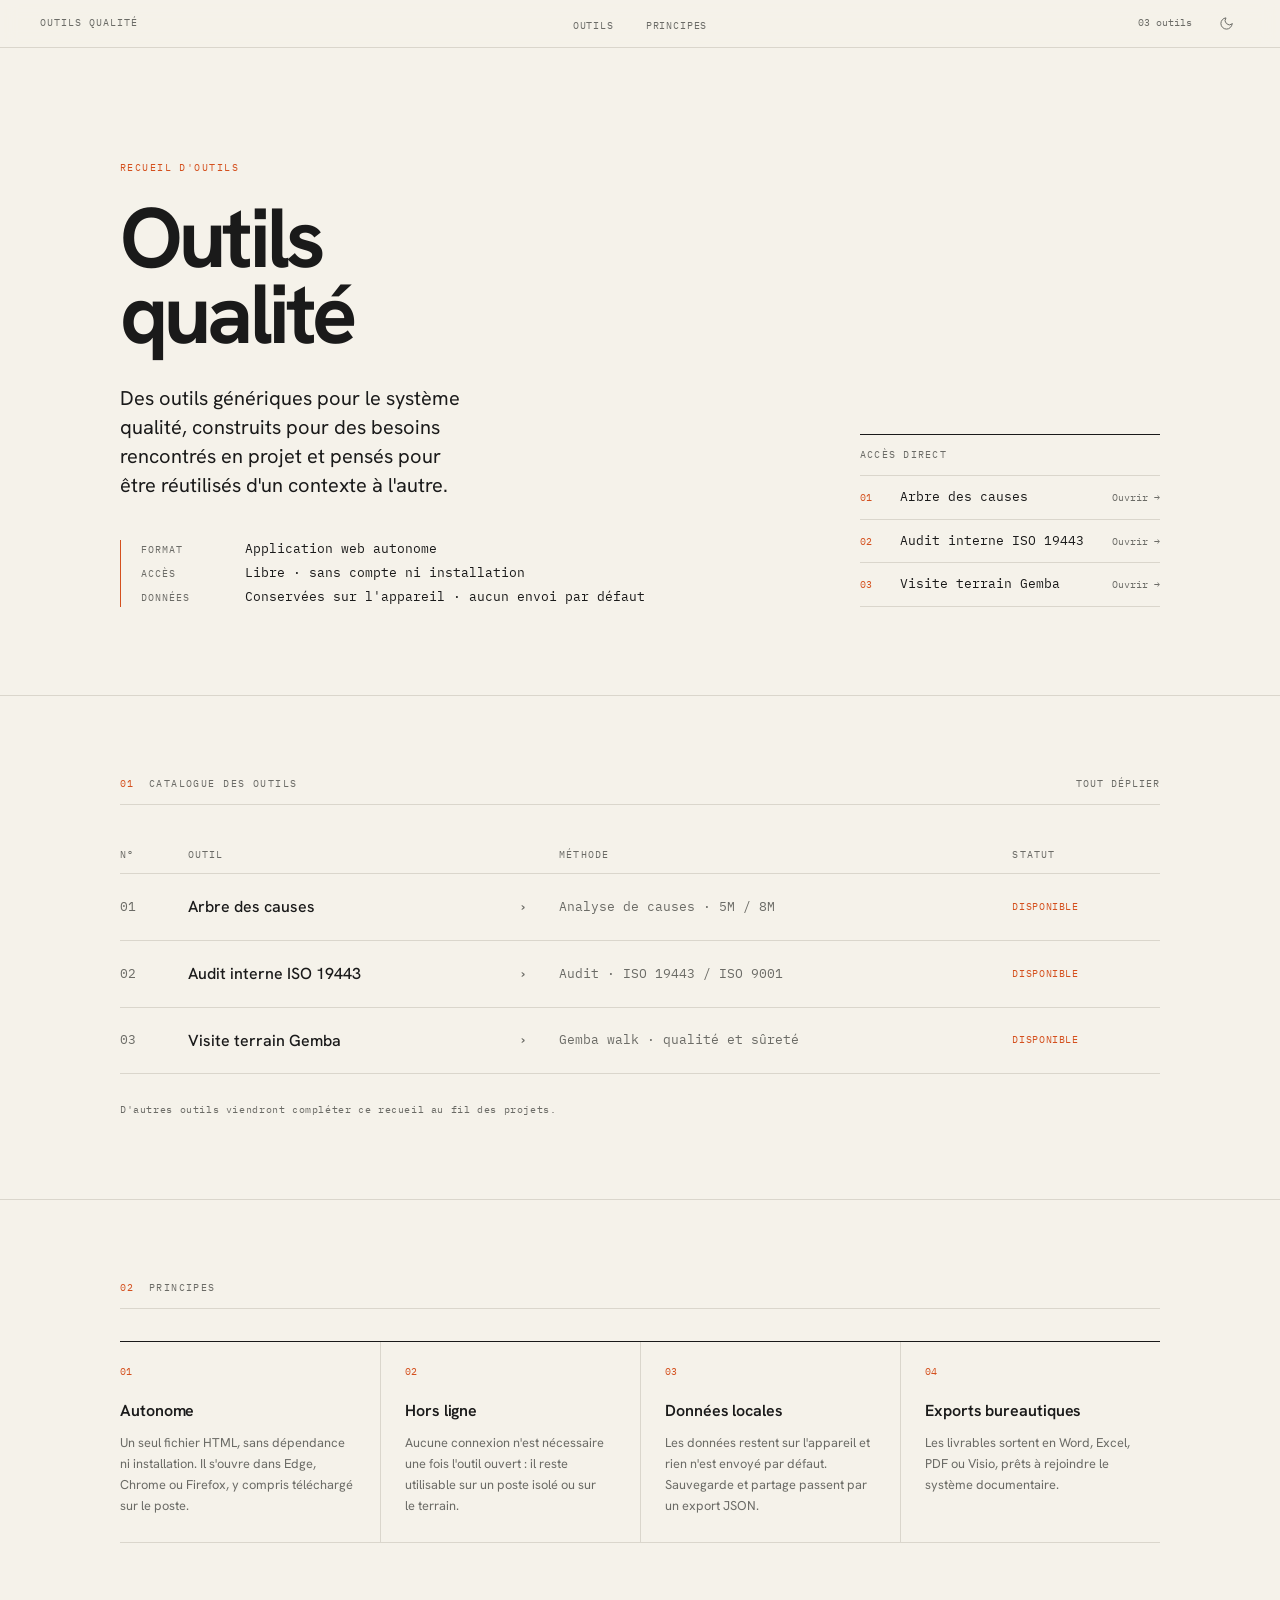
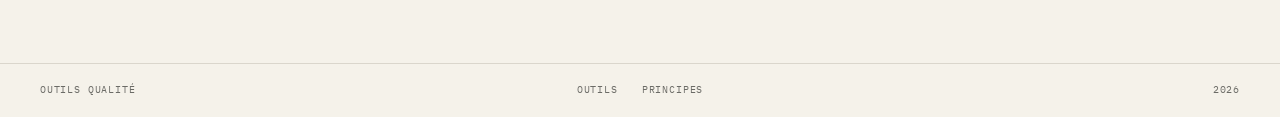
==== commit e788769f: "Split the site into two entry points, redraw the icon as an abstract Saturn - outils/: tools catalog" ====
--- a/outils/index.html
+++ b/outils/index.html
@@ -2,14 +2,544 @@
 <html lang="fr">
 <head>
   <meta charset="UTF-8" />
-  <title>Outils qualité · Edân Colak</title>
+  <meta name="viewport" content="width=device-width, initial-scale=1.0" />
+  <title>Outils qualité</title>
+  <meta name="description" content="Recueil d'outils qualité génériques : arbre des causes, audit interne ISO 19443, visite terrain Gemba. Autonomes, hors ligne, sans compte, données conservées dans le navigateur." />
   <meta name="robots" content="noindex" />
-  <link rel="canonical" href="../" />
-  <!-- le catalogue est désormais la page d'accueil ; on conserve l'ancre (#outil-01…) -->
-  <script>location.replace('../' + location.hash);</script>
-  <meta http-equiv="refresh" content="0; url=../" />
+  <meta name="theme-color" content="#F5F2EA" media="(prefers-color-scheme: light)" />
+  <meta name="theme-color" content="#17150F" media="(prefers-color-scheme: dark)" />
+  <meta property="og:title" content="Outils qualité" />
+  <meta property="og:description" content="Outils qualité génériques et autonomes : analyse de causes, audit interne ISO 19443, visite terrain Gemba, exports Word, Excel, PDF et Visio." />
+  <meta property="og:type" content="website" />
+  <meta property="og:locale" content="fr_FR" />
+  <link rel="icon" type="image/png" sizes="32x32" href="../assets/icons/favicon-32.png?v=3">
+  <link rel="apple-touch-icon" href="../assets/icons/apple-touch-icon.png?v=3">
+  <link rel="manifest" href="site.webmanifest">
+  <meta name="apple-mobile-web-app-title" content="Outils qualité">
+  <script>
+    (function () {
+      var t = localStorage.getItem('theme');
+      if (t !== 'light' && t !== 'dark') {
+        t = window.matchMedia('(prefers-color-scheme: dark)').matches ? 'dark' : 'light';
+      }
+      document.documentElement.setAttribute('data-theme', t);
+    })();
+  </script>
+  <link rel="preconnect" href="https://fonts.googleapis.com" />
+  <link rel="preconnect" href="https://fonts.gstatic.com" crossorigin />
+  <link href="https://fonts.googleapis.com/css2?family=Hanken+Grotesk:wght@300;400;500;600;700&family=IBM+Plex+Mono:wght@400;500&display=swap" rel="stylesheet" />
+  <link rel="stylesheet" href="../assets/style.css" />
 </head>
-<body>
-  <p><a href="../">Outils qualité</a></p>
+<body data-home>
+
+<a class="skip-link" href="#catalogue">Aller au contenu</a>
+
+<!-- ═══ RUNNING HEADER ═══════════════════════════════════ -->
+<header class="doc-header">
+  <a class="doc-ref" href="./" aria-label="Accueil, outils qualité">Outils qualité</a>
+  <nav aria-label="Navigation principale">
+    <ul class="doc-nav">
+      <li><a href="#catalogue">Outils</a></li>
+      <li><a href="#principes">Principes</a></li>
+    </ul>
+  </nav>
+  <div class="doc-header-right">
+    <span class="doc-page">03 outils</span>
+    <button class="theme-toggle" type="button" aria-label="Passer en mode sombre" title="Mode clair / sombre">
+      <svg class="ico ico-moon" viewBox="0 0 24 24" fill="none" stroke="currentColor" stroke-width="1.6" stroke-linecap="round" stroke-linejoin="round" aria-hidden="true">
+        <path d="M21 12.8A9 9 0 1 1 11.2 3a7 7 0 0 0 9.8 9.8z"/>
+      </svg>
+      <svg class="ico ico-sun" viewBox="0 0 24 24" fill="none" stroke="currentColor" stroke-width="1.6" stroke-linecap="round" stroke-linejoin="round" aria-hidden="true">
+        <circle cx="12" cy="12" r="4"/>
+        <path d="M12 2v2M12 20v2M4.9 4.9l1.4 1.4M17.7 17.7l1.4 1.4M2 12h2M20 12h2M4.9 19.1l1.4-1.4M17.7 6.3l1.4-1.4"/>
+      </svg>
+    </button>
+  </div>
+  <div class="scroll-progress" aria-hidden="true"></div>
+</header>
+
+<main>
+
+<!-- ═══ MASTHEAD ═════════════════════════════════════════ -->
+<section class="masthead" id="haut">
+  <div class="masthead-grid">
+    <div class="masthead-main">
+      <p class="masthead-tag">Recueil d'outils</p>
+      <h1>Outils<br>qualité</h1>
+      <p class="masthead-lede">
+        Des outils génériques pour le système qualité, construits pour des besoins
+        rencontrés en projet et pensés pour être réutilisés d'un contexte à l'autre.
+      </p>
+      <div class="masthead-meta hide-mobile">
+        <div class="meta-row">
+          <span class="meta-label">Format</span>
+          <span class="meta-value">Application web autonome</span>
+        </div>
+        <div class="meta-row">
+          <span class="meta-label">Accès</span>
+          <span class="meta-value">Libre · sans compte ni installation</span>
+        </div>
+        <div class="meta-row">
+          <span class="meta-label">Données</span>
+          <span class="meta-value">Conservées sur l'appareil · aucun envoi par défaut</span>
+        </div>
+      </div>
+    </div>
+
+    <nav class="toc" aria-label="Outils disponibles">
+      <span class="toc-head mono-label">Accès direct</span>
+      <ol>
+        <li><a class="toc-item" href="arbre-des-causes/"><span class="toc-num">01</span>Arbre des causes<span class="toc-count">Ouvrir →</span></a></li>
+        <li><a class="toc-item" href="audit-iso19443/"><span class="toc-num">02</span>Audit interne ISO 19443<span class="toc-count">Ouvrir →</span></a></li>
+        <li><a class="toc-item" href="visite-gemba/"><span class="toc-num">03</span>Visite terrain Gemba<span class="toc-count">Ouvrir →</span></a></li>
+      </ol>
+    </nav>
+  </div>
+</section>
+
+<!-- ═══ 01 · CATALOGUE ═══════════════════════════════════ -->
+<section class="section" id="catalogue">
+  <div class="section-wrap">
+    <div class="section-label">
+      <span><span class="sl-num">01</span>Catalogue des outils</span>
+      <button class="text-btn" type="button" data-expand-all aria-expanded="false">Tout déplier</button>
+    </div>
+    <table class="project-table" role="table" aria-label="Catalogue des outils">
+      <thead>
+        <tr>
+          <th scope="col">N°</th>
+          <th scope="col">Outil</th>
+          <th scope="col">Méthode</th>
+          <th scope="col">Statut</th>
+        </tr>
+      </thead>
+      <tbody>
+
+        <!-- ══ 01 · ARBRE DES CAUSES ══ -->
+        <tr class="project-row" id="outil-01" data-id="01" aria-expanded="false" tabindex="0">
+          <td class="proj-num">01</td>
+          <td class="proj-title">Arbre des causes <span class="proj-arrow" aria-hidden="true">›</span></td>
+          <td class="proj-domain">Analyse de causes · 5M / 8M</td>
+          <td class="proj-status status-on">Disponible</td>
+        </tr>
+        <tr class="project-detail" id="detail-01" aria-hidden="true">
+          <td colspan="4" class="detail-cell">
+            <div class="detail-inner">
+              <div class="detail-meta">
+                <p class="detail-meta-head">01 / 03</p>
+                <div class="dm-row"><span class="dm-key">Méthode</span><span class="dm-val">Arbre des causes · 5M / 8M</span></div>
+                <div class="dm-row"><span class="dm-key">Usage</span><span class="dm-val">FNC · CAPA · réclamation · audit</span></div>
+                <div class="dm-row"><span class="dm-key">Exports</span><span class="dm-val">PDF · DOCX · VSDX · XLSX · SVG · PNG · JSON</span></div>
+                <div class="dm-row"><span class="dm-key">Statut</span><span class="dm-val acc">Disponible</span></div>
+              </div>
+              <div class="detail-content">
+                <div class="dc-block">
+                  <p class="dc-head">Usage</p>
+                  <p>Conduire l'analyse d'une non-conformité, d'une réclamation ou d'un écart d'audit jusqu'à la cause racine, l'associer à des actions correctives et préventives, puis capitaliser les causes d'une analyse à l'autre.</p>
+                </div>
+                <div class="dc-block">
+                  <p class="dc-head">Fonctionnalités</p>
+                  <ul>
+                    <li>Arbre éditable : glisser-déposer, repli des branches, trois orientations, annuler / rétablir.</li>
+                    <li>Typologie des causes (immédiate, contributive, organisationnelle, humaine, technique, documentaire, managériale, racine) et des actions (corrective, préventive).</li>
+                    <li>Classification 5M ou 8M, statut et élément de preuve par cause ; responsable, échéance et efficacité par action.</li>
+                    <li>Questions guides à chaque niveau et suggestions issues d'une bibliothèque de causes enrichissable.</li>
+                    <li>Versions enregistrées et restaurables, analyses modèles, comparaison de deux analyses.</li>
+                  </ul>
+                </div>
+                <div class="dc-block">
+                  <p class="dc-head">Contrôle de l'analyse</p>
+                  <p>Trois scores (complétude, robustesse, traçabilité) et des alertes ciblées : cause racine sans action, formulation trop générique (« erreur humaine »), cause sans preuve, action sans responsable ou sans échéance, action en retard.</p>
+                </div>
+                <div class="dc-block">
+                  <p class="dc-head">Retour d'expérience</p>
+                  <p>Synthèse multi-analyses : causes racines récurrentes, répartition par famille, taux de clôture et efficacité des actions, filtres par année, site et processus. Exportable vers Excel pour une revue de direction ou de processus.</p>
+                </div>
+                <div class="dc-block dc-result">
+                  <p class="dc-head">Données</p>
+                  <p>Tout reste dans le navigateur de l'utilisateur. La base s'exporte et s'importe en JSON pour être sauvegardée ou partagée. Des analyses d'exemple fictives permettent de découvrir l'outil.</p>
+                </div>
+                <div class="cta-row">
+                  <a class="cta" href="arbre-des-causes/">Ouvrir l'outil <span aria-hidden="true">→</span></a>
+                  <a class="text-btn" href="arbre-des-causes/index.html" download="arbre-des-causes.html">Télécharger le fichier <span aria-hidden="true">↓</span></a>
+                </div>
+              </div>
+            </div>
+            <div class="detail-figure-full">
+              <svg class="figure-svg-full" viewBox="0 0 640 222" fill="none" stroke="currentColor" stroke-width="1" aria-hidden="true">
+                <!-- column headings -->
+                <g font-family="IBM Plex Mono,monospace" font-size="7" fill="currentColor" stroke="none" opacity=".5">
+                  <text x="0"   y="8">FAIT</text>
+                  <text x="170" y="8">CAUSES</text>
+                  <text x="350" y="8">CAUSES RACINES</text>
+                  <text x="530" y="8">ACTIONS</text>
+                </g>
+                <!-- event -->
+                <rect x="0" y="94" width="120" height="40" stroke-opacity=".7"/>
+                <text x="10" y="109" font-family="IBM Plex Mono,monospace" font-size="7" fill="currentColor" stroke="none" opacity=".55">ÉVÉNEMENT</text>
+                <text x="10" y="124" font-family="IBM Plex Mono,monospace" font-size="9" fill="currentColor" stroke="none">Écart constaté</text>
+                <!-- connectors event → causes -->
+                <g stroke-opacity=".45">
+                  <line x1="120" y1="114" x2="146" y2="114"/>
+                  <line x1="146" y1="40"  x2="146" y2="188"/>
+                  <line x1="146" y1="40"  x2="170" y2="40"/>
+                  <line x1="146" y1="114" x2="170" y2="114"/>
+                  <line x1="146" y1="188" x2="170" y2="188"/>
+                </g>
+                <!-- causes -->
+                <g stroke-opacity=".55">
+                  <rect x="170" y="22"  width="140" height="36"/>
+                  <rect x="170" y="96"  width="140" height="36"/>
+                  <rect x="170" y="170" width="140" height="36"/>
+                </g>
+                <g font-family="IBM Plex Mono,monospace" fill="currentColor" stroke="none">
+                  <text x="180" y="36"  font-size="7" opacity=".55">IMMÉDIATE · MÉTHODE</text>
+                  <text x="180" y="50"  font-size="9" opacity=".85">Document périmé</text>
+                  <text x="180" y="110" font-size="7" opacity=".55">DOCUMENTAIRE · MÉTHODE</text>
+                  <text x="180" y="124" font-size="9" opacity=".85">Retrait non tracé</text>
+                  <text x="180" y="184" font-size="7" opacity=".55">HUMAINE · MAIN D'ŒUVRE</text>
+                  <text x="180" y="198" font-size="9" opacity=".85">Révision non connue</text>
+                </g>
+                <!-- connectors causes → roots -->
+                <g stroke-opacity=".45">
+                  <line x1="310" y1="40"  x2="350" y2="40"/>
+                  <line x1="310" y1="114" x2="350" y2="114"/>
+                  <line x1="310" y1="188" x2="350" y2="188"/>
+                </g>
+                <!-- root causes -->
+                <g stroke="#D4501E" stroke-opacity=".8" fill="#D4501E" fill-opacity=".07">
+                  <rect x="350" y="22"  width="140" height="36"/>
+                  <rect x="350" y="96"  width="140" height="36"/>
+                  <rect x="350" y="170" width="140" height="36"/>
+                </g>
+                <g font-family="IBM Plex Mono,monospace" stroke="none">
+                  <text x="360" y="36"  font-size="7" fill="#D4501E" opacity=".9">RACINE</text>
+                  <text x="360" y="50"  font-size="9" fill="currentColor" opacity=".85">Contrôle absent</text>
+                  <text x="360" y="110" font-size="7" fill="#D4501E" opacity=".9">RACINE</text>
+                  <text x="360" y="124" font-size="9" fill="currentColor" opacity=".85">Diffusion incomplète</text>
+                  <text x="360" y="184" font-size="7" fill="#D4501E" opacity=".9">RACINE</text>
+                  <text x="360" y="198" font-size="9" fill="currentColor" opacity=".85">Formation lacunaire</text>
+                </g>
+                <!-- connectors roots → actions -->
+                <g stroke-opacity=".45" stroke-dasharray="3,2">
+                  <line x1="490" y1="40"  x2="530" y2="40"/>
+                  <line x1="490" y1="114" x2="530" y2="114"/>
+                  <line x1="490" y1="188" x2="530" y2="188"/>
+                </g>
+                <!-- actions -->
+                <g stroke-opacity=".55">
+                  <rect x="530" y="22"  width="110" height="36"/>
+                  <rect x="530" y="96"  width="110" height="36"/>
+                  <rect x="530" y="170" width="110" height="36"/>
+                </g>
+                <g font-family="IBM Plex Mono,monospace" fill="currentColor" stroke="none">
+                  <text x="540" y="36"  font-size="7" opacity=".55">PRÉVENTIVE</text>
+                  <text x="540" y="50"  font-size="9" opacity=".85">Audit de poste</text>
+                  <text x="540" y="110" font-size="7" opacity=".55">PRÉVENTIVE</text>
+                  <text x="540" y="124" font-size="9" opacity=".85">Liste de retrait</text>
+                  <text x="540" y="184" font-size="7" opacity=".55">CORRECTIVE</text>
+                  <text x="540" y="198" font-size="9" opacity=".85">Former, habiliter</text>
+                </g>
+                <text x="0" y="220" font-family="IBM Plex Mono,monospace" font-size="7.5" fill="#D4501E" stroke="none" opacity=".75">Chaque cause racine doit porter au moins une action · preuve, responsable et échéance contrôlés</text>
+              </svg>
+              <p class="figure-caption">Fig. 01 - Structure d'une analyse : du fait observé aux actions (exemple fictif)</p>
+            </div>
+          </td>
+        </tr>
+
+        <!-- ══ 02 · AUDIT INTERNE ISO 19443 ══ -->
+        <tr class="project-row" id="outil-02" data-id="02" aria-expanded="false" tabindex="0">
+          <td class="proj-num">02</td>
+          <td class="proj-title">Audit interne ISO 19443 <span class="proj-arrow" aria-hidden="true">›</span></td>
+          <td class="proj-domain">Audit · ISO 19443 / ISO 9001</td>
+          <td class="proj-status status-on">Disponible</td>
+        </tr>
+        <tr class="project-detail" id="detail-02" aria-hidden="true">
+          <td colspan="4" class="detail-cell">
+            <div class="detail-inner">
+              <div class="detail-meta">
+                <p class="detail-meta-head">02 / 03</p>
+                <div class="dm-row"><span class="dm-key">Méthode</span><span class="dm-val">Audit de processus · ISO 19011</span></div>
+                <div class="dm-row"><span class="dm-key">Réf.</span><span class="dm-val">ISO 19443 · ISO 9001</span></div>
+                <div class="dm-row"><span class="dm-key">Exports</span><span class="dm-val">DOCX · PDF · JSON · import XLSX / CSV</span></div>
+                <div class="dm-row"><span class="dm-key">Statut</span><span class="dm-val acc">Disponible</span></div>
+              </div>
+              <div class="detail-content">
+                <div class="dc-block">
+                  <p class="dc-head">Usage</p>
+                  <p>Préparer, conduire et rédiger un audit interne de bout en bout, du choix des exigences jusqu'au rapport émis : audit de processus, de produit, de suivi, fournisseur ou à blanc. Le suivi des constats et des actions reste dans l'outil CAPA de l'organisme.</p>
+                </div>
+                <div class="dc-block">
+                  <p class="dc-head">Fonctionnalités</p>
+                  <ul>
+                    <li>Programme des audits et dossier par audit : périmètre, objectifs, personnes rencontrées, statut de la préparation jusqu'à l'émission.</li>
+                    <li>Référentiel ISO 9001 / ISO 19443 intégré avec questions d'audit par exigence ; référentiel interne importable depuis Excel ou CSV.</li>
+                    <li>Plan d'audit proposé à partir des exigences retenues (durée par exigence, horaires, pause), exportable en Word pour l'audité.</li>
+                    <li>Terrain : checklist imprimable, évaluation par exigence (conforme, point fort, piste de progrès, observation, NC mineure ou majeure) et preuves.</li>
+                    <li>Rapport Word ou PDF : page de garde, visas, synthèse et constats rattachés aux exigences.</li>
+                  </ul>
+                </div>
+                <div class="dc-block">
+                  <p class="dc-head">Contrôle avant émission</p>
+                  <p>Trois scores (préparation, exécution, constats) et des alertes : exigence non évaluée, écart sans constat rédigé, évaluation sans preuve, champs manquants. Une aide à la rédaction signale les constats imprécis, sans quantité ni référence, ou qui imposent une solution au lieu de décrire l'écart.</p>
+                </div>
+                <div class="dc-block dc-result">
+                  <p class="dc-head">Données</p>
+                  <p>Tout reste dans le navigateur de l'utilisateur. Un audit se transfère en JSON vers un autre poste ou un co-auditeur. Trois audits d'exemple fictifs permettent de découvrir l'outil.</p>
+                </div>
+                <div class="cta-row">
+                  <a class="cta" href="audit-iso19443/">Ouvrir l'outil <span aria-hidden="true">→</span></a>
+                  <a class="text-btn" href="audit-iso19443/index.html" download="audit-interne-iso19443.html">Télécharger le fichier <span aria-hidden="true">↓</span></a>
+                </div>
+              </div>
+            </div>
+            <div class="detail-figure-full">
+              <svg class="figure-svg-full" viewBox="0 0 640 214" fill="none" stroke="currentColor" stroke-width="1" aria-hidden="true">
+                <text x="0" y="8" font-family="IBM Plex Mono,monospace" font-size="7" fill="currentColor" stroke="none" opacity=".5">CYCLE D'UN AUDIT</text>
+                <!-- stages -->
+                <g stroke-opacity=".55">
+                  <rect x="0"   y="18" width="100" height="44"/>
+                  <rect x="108" y="18" width="100" height="44"/>
+                  <rect x="216" y="18" width="100" height="44"/>
+                  <rect x="324" y="18" width="100" height="44"/>
+                  <rect x="432" y="18" width="100" height="44"/>
+                </g>
+                <rect x="540" y="18" width="100" height="44" stroke="#D4501E" stroke-opacity=".8" fill="#D4501E" fill-opacity=".07"/>
+                <!-- arrows -->
+                <g fill="currentColor" stroke="none" opacity=".5">
+                  <polygon points="101,36 107,40 101,44"/>
+                  <polygon points="209,36 215,40 209,44"/>
+                  <polygon points="317,36 323,40 317,44"/>
+                  <polygon points="425,36 431,40 425,44"/>
+                  <polygon points="533,36 539,40 533,44"/>
+                </g>
+                <g font-family="IBM Plex Mono,monospace" stroke="none">
+                  <g font-size="7" fill="#D4501E" opacity=".9">
+                    <text x="10"  y="32">01</text><text x="118" y="32">02</text><text x="226" y="32">03</text>
+                    <text x="334" y="32">04</text><text x="442" y="32">05</text><text x="550" y="32">06</text>
+                  </g>
+                  <g font-size="9" fill="currentColor" opacity=".85">
+                    <text x="10"  y="50">Dossier</text><text x="118" y="50">Préparation</text><text x="226" y="50">Plan d'audit</text>
+                    <text x="334" y="50">Terrain</text><text x="442" y="50">Constats</text><text x="550" y="50">Rapport</text>
+                  </g>
+                  <g font-size="7" fill="currentColor" opacity=".5">
+                    <text x="0"   y="76">Périmètre · objectifs</text>
+                    <text x="108" y="76">Exigences · questions</text>
+                    <text x="216" y="76">Déroulé · horaires</text>
+                    <text x="324" y="76">Checklist · preuves</text>
+                    <text x="432" y="76">Écart · exigence</text>
+                    <text x="540" y="76">Word · PDF</text>
+                  </g>
+                </g>
+                <!-- verification band -->
+                <line x1="0" y1="90" x2="640" y2="90" stroke-opacity=".25"/>
+                <rect x="0" y="100" width="640" height="28" stroke="#D4501E" stroke-opacity=".6" fill="#D4501E" fill-opacity=".05"/>
+                <text x="10" y="117" font-family="IBM Plex Mono,monospace" font-size="7.5" fill="#D4501E" stroke="none" opacity=".9">VÉRIFICATION AVANT ÉMISSION</text>
+                <text x="176" y="117" font-family="IBM Plex Mono,monospace" font-size="7.5" fill="currentColor" stroke="none" opacity=".6">exigence non évaluée · écart sans constat · évaluation sans preuve · constat imprécis</text>
+                <!-- evaluation scale -->
+                <text x="0" y="152" font-family="IBM Plex Mono,monospace" font-size="7" fill="currentColor" stroke="none" opacity=".5">ÉCHELLE D'ÉVALUATION</text>
+                <g stroke-opacity=".5">
+                  <rect x="0"   y="160" width="64" height="22"/>
+                  <rect x="72"  y="160" width="64" height="22"/>
+                  <rect x="144" y="160" width="64" height="22"/>
+                  <rect x="216" y="160" width="64" height="22"/>
+                  <rect x="432" y="160" width="64" height="22"/>
+                </g>
+                <g stroke="#D4501E" stroke-opacity=".7" fill="#D4501E">
+                  <rect x="288" y="160" width="64" height="22" fill-opacity=".06"/>
+                  <rect x="360" y="160" width="64" height="22" fill-opacity=".14"/>
+                </g>
+                <g font-family="IBM Plex Mono,monospace" font-size="8" stroke="none" text-anchor="middle">
+                  <text x="32"  y="174" fill="currentColor" opacity=".8">C</text>
+                  <text x="104" y="174" fill="currentColor" opacity=".8">PF</text>
+                  <text x="176" y="174" fill="currentColor" opacity=".8">PP</text>
+                  <text x="248" y="174" fill="currentColor" opacity=".8">OBS</text>
+                  <text x="320" y="174" fill="#D4501E">NCm</text>
+                  <text x="392" y="174" fill="#D4501E">NCM</text>
+                  <text x="464" y="174" fill="currentColor" opacity=".5">NA</text>
+                </g>
+                <text x="0" y="208" font-family="IBM Plex Mono,monospace" font-size="7.5" fill="currentColor" stroke="none" opacity=".45">Le suivi des constats et des actions reste dans l'outil CAPA de l'organisme</text>
+              </svg>
+              <p class="figure-caption">Fig. 02 - Cycle d'un audit dans l'outil, de la préparation au rapport</p>
+            </div>
+          </td>
+        </tr>
+
+        <!-- ══ 03 · VISITE TERRAIN GEMBA ══ -->
+        <tr class="project-row" id="outil-03" data-id="03" aria-expanded="false" tabindex="0">
+          <td class="proj-num">03</td>
+          <td class="proj-title">Visite terrain Gemba <span class="proj-arrow" aria-hidden="true">›</span></td>
+          <td class="proj-domain">Gemba walk · qualité et sûreté</td>
+          <td class="proj-status status-on">Disponible</td>
+        </tr>
+        <tr class="project-detail" id="detail-03" aria-hidden="true">
+          <td colspan="4" class="detail-cell">
+            <div class="detail-inner">
+              <div class="detail-meta">
+                <p class="detail-meta-head">03 / 03</p>
+                <div class="dm-row"><span class="dm-key">Méthode</span><span class="dm-val">Gemba walk · atelier et bureau</span></div>
+                <div class="dm-row"><span class="dm-key">Support</span><span class="dm-val">Téléphone · tablette · poste</span></div>
+                <div class="dm-row"><span class="dm-key">Exports</span><span class="dm-val">DOCX · PDF · XLSX · JSON · import XLSX / CSV</span></div>
+                <div class="dm-row"><span class="dm-key">Statut</span><span class="dm-val acc">Disponible</span></div>
+              </div>
+              <div class="detail-content">
+                <div class="dc-block">
+                  <p class="dc-head">Usage</p>
+                  <p>Conduire une visite terrain qualité et sûreté en atelier ou en bureau, depuis un téléphone : observer des pratiques plutôt que des personnes, relever écarts et bonnes pratiques avec photos, restituer à chaud, puis suivre la culture qualité dans la durée.</p>
+                </div>
+                <div class="dc-block">
+                  <p class="dc-head">Fonctionnalités</p>
+                  <ul>
+                    <li>Grille de 67 points d'observation répartis en 15 thèmes (culture de sûreté, documents de travail, traçabilité, points d'arrêt, procédés spéciaux, moyens de mesure, corps étrangers, CFSI…), avec questions d'ouverture et références ISO 19443.</li>
+                    <li>Visite rapide sur les points essentiels, complète ou ciblée sur des thèmes ; observations hors grille.</li>
+                    <li>Cotation par point (conforme, bonne pratique, à améliorer, écart), photos prises sur place, action immédiate et suite donnée : traité sur place, FNC, CAPA, suspicion CFSI.</li>
+                    <li>Synthèse, compte rendu Word ou PDF et message court prêt à coller dans Teams ou un courriel.</li>
+                    <li>Grille, zones et annuaire modifiables, importables depuis Excel ou CSV.</li>
+                  </ul>
+                </div>
+                <div class="dc-block">
+                  <p class="dc-head">Pilotage</p>
+                  <p>Consolidation des visites, y compris celles reçues des collègues : pratiques conformes par thème, écarts récurrents, couverture des zones par rapport à la fréquence cible, écarts sans suite ou sans référence. Export Excel pour Power BI ou la revue de direction.</p>
+                </div>
+                <div class="dc-block dc-result">
+                  <p class="dc-head">Données</p>
+                  <p>Visites et photos restent sur l'appareil. Le transfert entre appareils se fait en JSON. Seule option d'envoi : les comptes rendus peuvent partir par un flux Power Automate que l'organisation configure elle-même, désactivé par défaut. Des visites d'exemple fictives permettent de découvrir l'outil.</p>
+                </div>
+                <div class="cta-row">
+                  <a class="cta" href="visite-gemba/">Ouvrir l'outil <span aria-hidden="true">→</span></a>
+                  <a class="text-btn" href="visite-gemba/index.html" download="visite-terrain-gemba.html">Télécharger le fichier <span aria-hidden="true">↓</span></a>
+                </div>
+              </div>
+            </div>
+            <div class="detail-figure-full">
+              <svg class="figure-svg-full" viewBox="0 0 640 226" fill="none" stroke="currentColor" stroke-width="1" aria-hidden="true">
+                <!-- column headings -->
+                <g font-family="IBM Plex Mono,monospace" font-size="7" fill="currentColor" stroke="none" opacity=".5">
+                  <text x="0"   y="8">GRILLE SUR LE TÉLÉPHONE</text>
+                  <text x="210" y="8">SUITE D'UN ÉCART</text>
+                  <text x="450" y="8">PILOTAGE · PRATIQUES CONFORMES</text>
+                </g>
+                <!-- phone -->
+                <rect x="0" y="16" width="170" height="190" rx="14" stroke-opacity=".7"/>
+                <line x1="0" y1="40" x2="170" y2="40" stroke-opacity=".35"/>
+                <text x="12" y="32" font-family="IBM Plex Mono,monospace" font-size="7" fill="currentColor" stroke="none" opacity=".6">DOC · DOCUMENTS DE TRAVAIL</text>
+                <g font-family="IBM Plex Mono,monospace" font-size="7.5" fill="currentColor" stroke="none" opacity=".85">
+                  <text x="12" y="56">Document à l'indice en vigueur</text>
+                  <text x="12" y="96">Plan au poste = indice de l'OF</text>
+                  <text x="12" y="136">Annotations visées et datées</text>
+                  <text x="12" y="176">Instruction comprise au poste</text>
+                </g>
+                <!-- rating chips -->
+                <g stroke-opacity=".4">
+                  <rect x="12" y="62"  width="26" height="14"/><rect x="42" y="62"  width="26" height="14"/><rect x="72" y="62"  width="26" height="14"/><rect x="102" y="62"  width="26" height="14"/>
+                  <rect x="12" y="102" width="26" height="14"/><rect x="42" y="102" width="26" height="14"/><rect x="72" y="102" width="26" height="14"/>
+                  <rect x="12" y="142" width="26" height="14"/><rect x="72" y="142" width="26" height="14"/><rect x="102" y="142" width="26" height="14"/>
+                  <rect x="12" y="182" width="26" height="14"/><rect x="42" y="182" width="26" height="14"/><rect x="72" y="182" width="26" height="14"/><rect x="102" y="182" width="26" height="14"/>
+                </g>
+                <rect x="12"  y="62"  width="26" height="14" stroke-opacity=".9" fill="currentColor" fill-opacity=".12"/>
+                <rect x="102" y="102" width="26" height="14" stroke="#D4501E" stroke-opacity=".9" fill="#D4501E" fill-opacity=".18"/>
+                <rect x="42"  y="142" width="26" height="14" stroke-opacity=".9" fill="currentColor" fill-opacity=".12"/>
+                <g font-family="IBM Plex Mono,monospace" font-size="6.5" fill="currentColor" stroke="none" text-anchor="middle" opacity=".7">
+                  <text x="25" y="72">C</text><text x="55" y="72">BP</text><text x="85" y="72">AM</text><text x="115" y="72">E</text>
+                  <text x="25" y="112">C</text><text x="55" y="112">BP</text><text x="85" y="112">AM</text>
+                  <text x="25" y="152">C</text><text x="55" y="152">BP</text><text x="85" y="152">AM</text><text x="115" y="152">E</text>
+                  <text x="25" y="192">C</text><text x="55" y="192">BP</text><text x="85" y="192">AM</text><text x="115" y="192">E</text>
+                </g>
+                <text x="115" y="112" font-family="IBM Plex Mono,monospace" font-size="6.5" fill="#D4501E" stroke="none" text-anchor="middle">E</text>
+                <!-- photo marker on the gap -->
+                <rect x="138" y="102" width="20" height="14" stroke="#D4501E" stroke-opacity=".7"/>
+                <circle cx="148" cy="109" r="3.5" stroke="#D4501E" stroke-opacity=".7"/>
+                <!-- link to follow-up -->
+                <polyline points="158,109 184,109 184,89 210,89" stroke="#D4501E" stroke-opacity=".7" stroke-dasharray="3,2"/>
+                <!-- follow-up options -->
+                <g stroke-opacity=".45">
+                  <rect x="210" y="22"  width="200" height="22"/>
+                  <rect x="210" y="50"  width="200" height="22"/>
+                  <rect x="210" y="106" width="200" height="22"/>
+                  <rect x="210" y="134" width="200" height="22"/>
+                </g>
+                <rect x="210" y="78" width="200" height="22" stroke="#D4501E" stroke-opacity=".8" fill="#D4501E" fill-opacity=".08"/>
+                <g font-family="IBM Plex Mono,monospace" font-size="8" fill="currentColor" stroke="none" opacity=".75">
+                  <text x="220" y="36">Traité sur place</text>
+                  <text x="220" y="64">Information du responsable</text>
+                  <text x="220" y="120">CAPA à proposer</text>
+                  <text x="220" y="148">Suspicion CFSI à signaler</text>
+                </g>
+                <text x="220" y="92" font-family="IBM Plex Mono,monospace" font-size="8" fill="#D4501E" stroke="none">FNC à ouvrir · réf. à reporter</text>
+                <text x="210" y="184" font-family="IBM Plex Mono,monospace" font-size="7" fill="currentColor" stroke="none" opacity=".5">Action immédiate notée sur place</text>
+                <text x="210" y="196" font-family="IBM Plex Mono,monospace" font-size="7" fill="currentColor" stroke="none" opacity=".5">Suivi dans l'outil CAPA de l'organisme</text>
+                <!-- pilotage bars -->
+                <g font-family="IBM Plex Mono,monospace" font-size="7.5" fill="currentColor" stroke="none" opacity=".6">
+                  <text x="450" y="37">CS</text><text x="450" y="65">DOC</text><text x="450" y="93">TRA</text><text x="450" y="121">CTL</text><text x="450" y="149">MET</text>
+                </g>
+                <g stroke-opacity=".25">
+                  <rect x="484" y="28"  width="120" height="12"/><rect x="484" y="56"  width="120" height="12"/><rect x="484" y="84" width="120" height="12"/>
+                  <rect x="484" y="112" width="120" height="12"/><rect x="484" y="140" width="120" height="12"/>
+                </g>
+                <g fill="currentColor" stroke="none" opacity=".35">
+                  <rect x="484" y="28" width="110" height="12"/><rect x="484" y="56" width="94" height="12"/><rect x="484" y="84" width="102" height="12"/><rect x="484" y="140" width="106" height="12"/>
+                </g>
+                <rect x="484" y="112" width="77" height="12" fill="#D4501E" fill-opacity=".55" stroke="none"/>
+                <g font-family="IBM Plex Mono,monospace" font-size="7.5" fill="currentColor" stroke="none" opacity=".7" text-anchor="end">
+                  <text x="640" y="37">92 %</text><text x="640" y="65">78 %</text><text x="640" y="93">85 %</text><text x="640" y="149">88 %</text>
+                </g>
+                <text x="640" y="121" font-family="IBM Plex Mono,monospace" font-size="7.5" fill="#D4501E" stroke="none" text-anchor="end">64 %</text>
+                <text x="450" y="184" font-family="IBM Plex Mono,monospace" font-size="7" fill="currentColor" stroke="none" opacity=".5">Écarts récurrents · zones à revisiter</text>
+                <text x="450" y="196" font-family="IBM Plex Mono,monospace" font-size="7" fill="currentColor" stroke="none" opacity=".5">Export Excel pour Power BI</text>
+                <text x="0" y="222" font-family="IBM Plex Mono,monospace" font-size="7.5" fill="#D4501E" stroke="none" opacity=".75">On observe des pratiques, pas des personnes · photos et données restent sur l'appareil</text>
+              </svg>
+              <p class="figure-caption">Fig. 03 - Une observation sur le terrain, sa suite et sa consolidation (valeurs fictives)</p>
+            </div>
+          </td>
+        </tr>
+
+      </tbody>
+    </table>
+    <p class="catalogue-note">D'autres outils viendront compléter ce recueil au fil des projets.</p>
+  </div>
+</section>
+
+<!-- ═══ 02 · PRINCIPES ═══════════════════════════════════ -->
+<section class="section" id="principes">
+  <div class="section-wrap">
+    <div class="section-label"><span><span class="sl-num">02</span>Principes</span></div>
+    <ol class="principles">
+      <li>
+        <span class="pr-num">01</span>
+        <h3>Autonome</h3>
+        <p>Un seul fichier HTML, sans dépendance ni installation. Il s'ouvre dans Edge, Chrome ou Firefox, y compris téléchargé sur le poste.</p>
+      </li>
+      <li>
+        <span class="pr-num">02</span>
+        <h3>Hors ligne</h3>
+        <p>Aucune connexion n'est nécessaire une fois l'outil ouvert : il reste utilisable sur un poste isolé ou sur le terrain.</p>
+      </li>
+      <li>
+        <span class="pr-num">03</span>
+        <h3>Données locales</h3>
+        <p>Les données restent sur l'appareil et rien n'est envoyé par défaut. Sauvegarde et partage passent par un export JSON.</p>
+      </li>
+      <li>
+        <span class="pr-num">04</span>
+        <h3>Exports bureautiques</h3>
+        <p>Les livrables sortent en Word, Excel, PDF ou Visio, prêts à rejoindre le système documentaire.</p>
+      </li>
+    </ol>
+  </div>
+</section>
+
+</main>
+
+<!-- ═══ RUNNING FOOTER ═══════════════════════════════════ -->
+<footer class="doc-footer">
+  <span>Outils qualité</span>
+  <nav class="footer-links" aria-label="Liens de pied de page">
+    <a href="#catalogue">Outils</a>
+    <a href="#principes">Principes</a>
+  </nav>
+  <span>2026</span>
+</footer>
+
+<script src="../assets/script.js"></script>
 </body>
 </html>
--- a/assets/style.css
+++ b/assets/style.css
@@ -0,0 +1,1002 @@
+/* ─── TOKENS ─────────────────────────────────────────────── */
+:root {
+  --paper:   #F5F2EA;
+  --paper-2: #EEEAE0;
+  --ink:     #1A1A1A;
+  --ink-2:   #6B6B66;
+  --rule:    #DAD6CC;
+  --accent:  #D4501E;
+  --tint:    color-mix(in srgb, var(--accent) 5%, transparent);
+  --sans:    'Hanken Grotesk', 'Helvetica Neue', Arial, sans-serif;
+  --mono:    'IBM Plex Mono', 'Courier New', monospace;
+  --wrap:    1120px;
+  --gutter:  40px;
+  --header:  48px;
+  color-scheme: light;
+  /* type scale ×1.25 from 16 */
+  --t-xs:  0.64rem;
+  --t-sm:  0.8rem;
+  --t-md:  1rem;
+  --t-lg:  1.25rem;
+  --t-xl:  1.563rem;
+}
+
+:root[data-theme="dark"] {
+  --paper:   #17150F;
+  --paper-2: #1E1B14;
+  --ink:     #EFEBE0;
+  --ink-2:   #94908A;
+  --rule:    #322F28;
+  --accent:  #E8632F;
+  color-scheme: dark;
+}
+
+/* cross-fade only while the theme is being switched */
+:root.theme-switching *,
+:root.theme-switching *::before,
+:root.theme-switching *::after {
+  transition: background-color .3s ease, border-color .3s ease,
+              color .3s ease, fill .3s ease, stroke .3s ease !important;
+}
+
+/* ─── RESET & BASE ───────────────────────────────────────── */
+*, *::before, *::after { box-sizing: border-box; margin: 0; padding: 0; }
+html { font-size: 16px; scroll-behavior: smooth; scroll-padding-top: calc(var(--header) + 16px); }
+body {
+  font-family: var(--sans);
+  background: var(--paper);
+  color: var(--ink);
+  line-height: 1.6;
+  -webkit-font-smoothing: antialiased;
+  text-rendering: optimizeLegibility;
+}
+a { color: inherit; text-decoration: none; }
+img { display: block; max-width: 100%; }
+button { font: inherit; color: inherit; }
+p { text-wrap: pretty; }
+h1, h2 { text-wrap: balance; }
+
+::selection { background: var(--accent); color: var(--paper); }
+
+:focus-visible { outline: 2px solid var(--accent); outline-offset: 3px; border-radius: 2px; }
+
+.skip-link {
+  position: absolute;
+  left: 16px;
+  top: -60px;
+  z-index: 200;
+  background: var(--ink);
+  color: var(--paper);
+  font-family: var(--mono);
+  font-size: var(--t-xs);
+  letter-spacing: .1em;
+  text-transform: uppercase;
+  padding: 10px 14px;
+}
+.skip-link:focus { top: 8px; }
+
+/* shared mono label */
+.mono-label {
+  font-family: var(--mono);
+  font-size: var(--t-xs);
+  letter-spacing: .12em;
+  text-transform: uppercase;
+  color: var(--ink-2);
+}
+
+/* ─── RUNNING HEADER ─────────────────────────────────────── */
+.doc-header {
+  position: sticky;
+  top: 0;
+  z-index: 100;
+  height: var(--header);
+  padding: 0 var(--gutter);
+  display: grid;
+  grid-template-columns: 1fr auto 1fr;
+  align-items: center;
+  gap: 24px;
+  background: color-mix(in srgb, var(--paper) 92%, transparent);
+  backdrop-filter: saturate(1.4) blur(8px);
+  -webkit-backdrop-filter: saturate(1.4) blur(8px);
+  border-bottom: 1px solid var(--rule);
+}
+
+.doc-ref {
+  font-family: var(--mono);
+  font-size: var(--t-xs);
+  letter-spacing: .1em;
+  text-transform: uppercase;
+  color: var(--ink-2);
+  white-space: nowrap;
+  justify-self: start;
+  transition: color .15s;
+}
+a.doc-ref:hover { color: var(--accent); }
+
+.doc-header > nav { min-width: 0; }
+
+.doc-nav {
+  display: flex;
+  gap: 32px;
+  list-style: none;
+}
+
+.doc-nav a {
+  position: relative;
+  font-family: var(--mono);
+  font-size: var(--t-xs);
+  letter-spacing: .08em;
+  text-transform: uppercase;
+  color: var(--ink-2);
+  white-space: nowrap;
+  transition: color .15s;
+}
+
+.doc-nav a::after {
+  content: '';
+  position: absolute;
+  left: 0;
+  bottom: -5px;
+  width: 100%;
+  height: 1px;
+  background: var(--accent);
+  transform: scaleX(0);
+  transform-origin: left;
+  transition: transform .25s ease;
+}
+
+.doc-nav a:hover,
+.doc-nav a.active,
+.doc-nav a[aria-current="page"] { color: var(--accent); }
+
+.doc-nav a:hover::after,
+.doc-nav a.active::after,
+.doc-nav a[aria-current="page"]::after { transform: scaleX(1); }
+
+/* separator between the two site parts */
+.doc-nav .nav-sep {
+  width: 1px;
+  align-self: stretch;
+  background: var(--rule);
+  margin: 2px -12px;
+}
+
+.doc-header-right {
+  justify-self: end;
+  display: flex;
+  align-items: center;
+  gap: 20px;
+}
+
+.doc-page {
+  font-family: var(--mono);
+  font-size: var(--t-xs);
+  color: var(--ink-2);
+  white-space: nowrap;
+  font-variant-numeric: tabular-nums;
+}
+
+.theme-toggle {
+  display: inline-flex;
+  align-items: center;
+  justify-content: center;
+  width: 28px;
+  height: 28px;
+  background: none;
+  border: 1px solid transparent;
+  border-radius: 50%;
+  color: var(--ink-2);
+  cursor: pointer;
+  line-height: 0;
+  transition: color .15s, border-color .15s;
+}
+.theme-toggle:hover { color: var(--accent); border-color: var(--rule); }
+.theme-toggle .ico { width: 15px; height: 15px; }
+.theme-toggle .ico-sun { display: none; }
+:root[data-theme="dark"] .theme-toggle .ico-moon { display: none; }
+:root[data-theme="dark"] .theme-toggle .ico-sun  { display: block; }
+
+.scroll-progress {
+  position: absolute;
+  left: 0;
+  bottom: -1px;
+  width: 100%;
+  height: 2px;
+  background: var(--accent);
+  transform: scaleX(0);
+  transform-origin: left;
+  pointer-events: none;
+}
+
+/* ─── MASTHEAD ───────────────────────────────────────────── */
+.masthead {
+  padding: 112px var(--gutter) 88px;
+  border-bottom: 1px solid var(--rule);
+}
+
+.masthead-grid {
+  max-width: calc(var(--wrap) - 2 * var(--gutter));
+  margin: 0 auto;
+  display: grid;
+  grid-template-columns: minmax(0, 1fr) 300px;
+  gap: 72px;
+  align-items: end;
+}
+
+.masthead-tag {
+  font-family: var(--mono);
+  font-size: var(--t-xs);
+  letter-spacing: .14em;
+  text-transform: uppercase;
+  color: var(--accent);
+  margin-bottom: 24px;
+}
+
+h1 {
+  font-size: clamp(3rem, 8vw, 5.25rem);
+  font-weight: 700;
+  letter-spacing: -.045em;
+  line-height: .9;
+  color: var(--ink);
+  margin-bottom: 32px;
+}
+
+.masthead-lede {
+  font-size: var(--t-lg);
+  font-weight: 400;
+  line-height: 1.45;
+  color: var(--ink);
+  max-width: 36ch;
+  margin-bottom: 40px;
+  text-wrap: balance;
+}
+
+.masthead-meta {
+  border-left: 1px solid var(--accent);
+  padding-left: 20px;
+  display: flex;
+  flex-direction: column;
+  gap: 6px;
+}
+
+.meta-row {
+  display: grid;
+  grid-template-columns: 96px 1fr;
+  gap: 8px;
+  align-items: baseline;
+}
+
+.meta-label {
+  font-family: var(--mono);
+  font-size: var(--t-xs);
+  letter-spacing: .1em;
+  text-transform: uppercase;
+  color: var(--ink-2);
+}
+
+.meta-value {
+  font-family: var(--mono);
+  font-size: var(--t-sm);
+  color: var(--ink);
+  line-height: 1.4;
+}
+
+/* table of contents / side list */
+.toc { border-top: 1px solid var(--ink); }
+
+.toc-head {
+  display: block;
+  padding: 12px 0;
+  border-bottom: 1px solid var(--rule);
+}
+
+.toc ol, .toc ul { list-style: none; }
+
+.toc-item {
+  display: grid;
+  grid-template-columns: 32px 1fr auto;
+  align-items: baseline;
+  gap: 8px;
+  padding: 11px 0;
+  border-bottom: 1px solid var(--rule);
+  font-family: var(--mono);
+  font-size: var(--t-sm);
+  color: var(--ink);
+  transition: color .15s, padding .2s ease;
+}
+
+.toc-num { color: var(--accent); font-size: var(--t-xs); font-variant-numeric: tabular-nums; }
+.toc-count { color: var(--ink-2); font-size: var(--t-xs); font-variant-numeric: tabular-nums; }
+
+a.toc-item:hover { color: var(--accent); padding-left: 4px; }
+
+/* ─── SECTIONS ───────────────────────────────────────────── */
+.section { border-top: 1px solid var(--rule); }
+.masthead + .section { border-top: none; }
+
+.section-wrap {
+  max-width: var(--wrap);
+  margin: 0 auto;
+  padding: 80px var(--gutter);
+}
+
+.section-label {
+  display: flex;
+  align-items: baseline;
+  justify-content: space-between;
+  gap: 16px;
+  font-family: var(--mono);
+  font-size: var(--t-xs);
+  letter-spacing: .14em;
+  text-transform: uppercase;
+  color: var(--ink-2);
+  padding-bottom: 12px;
+  border-bottom: 1px solid var(--rule);
+  margin-bottom: 32px;
+}
+
+.sl-num { color: var(--accent); margin-right: 14px; font-variant-numeric: tabular-nums; }
+
+.section-intro {
+  font-size: var(--t-md);
+  line-height: 1.7;
+  color: var(--ink);
+  max-width: 620px;
+  margin: -8px 0 32px;
+}
+
+.text-btn {
+  background: none;
+  border: none;
+  padding: 0;
+  cursor: pointer;
+  font-family: var(--mono);
+  font-size: var(--t-xs);
+  letter-spacing: .1em;
+  text-transform: uppercase;
+  color: var(--ink-2);
+  transition: color .15s;
+}
+.text-btn:hover { color: var(--accent); }
+
+.more-link {
+  display: inline-flex;
+  align-items: center;
+  gap: 8px;
+  margin-top: 24px;
+  font-family: var(--mono);
+  font-size: var(--t-xs);
+  letter-spacing: .1em;
+  text-transform: uppercase;
+  color: var(--ink-2);
+  transition: color .15s, gap .2s ease;
+}
+.more-link:hover { color: var(--accent); gap: 12px; }
+
+/* ─── PROJECT / TOOL INDEX TABLE ─────────────────────────── */
+.project-table {
+  width: 100%;
+  border-collapse: collapse;
+}
+
+.project-table thead th {
+  font-family: var(--mono);
+  font-size: var(--t-xs);
+  letter-spacing: .1em;
+  text-transform: uppercase;
+  color: var(--ink-2);
+  font-weight: 400;
+  text-align: left;
+  padding: 10px 16px;
+  border-bottom: 1px solid var(--rule);
+}
+.project-table thead th:first-child { padding-left: 0; }
+
+.project-row {
+  cursor: pointer;
+  border-bottom: 1px solid var(--rule);
+}
+.project-row:focus-visible { outline: 2px solid var(--accent); outline-offset: -2px; border-radius: 0; }
+
+.project-row td {
+  padding: 20px 16px;
+  transition: background .15s;
+}
+.project-row td:first-child { padding-left: 0; }
+
+.project-row:hover td,
+.project-row.open td { background: var(--tint); }
+
+.proj-num {
+  font-family: var(--mono);
+  font-size: var(--t-sm);
+  color: var(--ink-2);
+  width: 52px;
+  font-variant-numeric: tabular-nums;
+  transition: color .15s;
+}
+.project-row:hover .proj-num,
+.project-row.open .proj-num { color: var(--accent); }
+
+.proj-title {
+  display: flex;
+  align-items: center;
+  gap: 10px;
+  font-size: var(--t-md);
+  font-weight: 500;
+  color: var(--ink);
+  transition: transform .2s ease;
+}
+.project-row:hover .proj-title { transform: translateX(4px); }
+.project-row.open .proj-title  { transform: none; }
+
+.proj-arrow {
+  display: inline-block;
+  margin-left: auto;
+  flex-shrink: 0;
+  font-family: var(--mono);
+  font-size: var(--t-sm);
+  color: var(--ink-2);
+  transition: transform .2s, color .15s;
+}
+.project-row.open .proj-arrow { transform: rotate(90deg); color: var(--accent); }
+
+.proj-domain {
+  font-family: var(--mono);
+  font-size: var(--t-sm);
+  color: var(--ink-2);
+  white-space: nowrap;
+}
+
+.proj-status {
+  font-family: var(--mono);
+  font-size: var(--t-xs);
+  letter-spacing: .06em;
+  text-transform: uppercase;
+  white-space: nowrap;
+}
+.status-on  { color: var(--accent); }
+.status-off { color: var(--ink-2); }
+
+/* ─── DETAIL PANEL ───────────────────────────────────────── */
+.project-detail { display: none; }
+.project-detail.open { display: table-row; }
+
+.project-detail.open .detail-inner,
+.project-detail.open .detail-figure-full { animation: detail-in .4s ease both; }
+.project-detail.open .detail-figure-full { animation-delay: .08s; }
+
+@keyframes detail-in {
+  from { opacity: 0; transform: translateY(10px); }
+  to   { opacity: 1; transform: none; }
+}
+
+.detail-cell {
+  padding: 40px 0 48px 52px;
+  border-bottom: 1px solid var(--rule);
+}
+
+.detail-inner {
+  display: grid;
+  grid-template-columns: 200px 1fr;
+  gap: 40px;
+  max-width: 820px;
+}
+
+.detail-meta { display: flex; flex-direction: column; }
+
+.detail-meta-head {
+  font-family: var(--mono);
+  font-size: var(--t-xs);
+  letter-spacing: .1em;
+  text-transform: uppercase;
+  color: var(--ink-2);
+  padding-bottom: 8px;
+  border-bottom: 1px solid var(--rule);
+  margin-bottom: 10px;
+  font-variant-numeric: tabular-nums;
+}
+
+.dm-row {
+  display: grid;
+  grid-template-columns: 56px 1fr;
+  gap: 4px 8px;
+  padding: 5px 0;
+  border-bottom: 1px dotted var(--rule);
+}
+.dm-row:last-of-type { border-bottom: none; }
+
+.dm-key {
+  font-family: var(--mono);
+  font-size: var(--t-xs);
+  letter-spacing: .08em;
+  text-transform: uppercase;
+  color: var(--ink-2);
+  padding-top: 1px;
+}
+
+.dm-val {
+  font-family: var(--mono);
+  font-size: var(--t-sm);
+  color: var(--ink);
+  line-height: 1.4;
+}
+.dm-val.acc { color: var(--accent); }
+
+.detail-content { display: flex; flex-direction: column; }
+
+.dc-block {
+  padding: 16px 0;
+  border-bottom: 1px dotted var(--rule);
+}
+.dc-block:first-child { padding-top: 0; }
+.dc-block:last-child { border-bottom: none; }
+
+.dc-head {
+  font-family: var(--mono);
+  font-size: var(--t-xs);
+  letter-spacing: .12em;
+  text-transform: uppercase;
+  color: var(--ink-2);
+  margin-bottom: 8px;
+}
+
+.dc-block p,
+.dc-block li {
+  font-size: var(--t-sm);
+  color: var(--ink);
+  line-height: 1.7;
+  max-width: 540px;
+}
+
+.dc-block ul { list-style: none; }
+.dc-block li { position: relative; padding-left: 16px; }
+.dc-block li::before {
+  content: '';
+  position: absolute;
+  left: 0;
+  top: .8em;
+  width: 7px;
+  height: 1px;
+  background: var(--accent);
+}
+
+.dc-result {
+  border-left: 2px solid var(--accent);
+  padding-left: 14px;
+}
+.dc-result:first-child { padding-top: 16px; }
+
+.detail-figure-full {
+  margin-top: 32px;
+  padding-top: 24px;
+  border-top: 1px solid var(--rule);
+  max-width: 820px;
+}
+
+.figure-svg-full {
+  display: block;
+  width: 100%;
+  height: auto;
+  color: var(--ink-2);
+}
+
+.figure-caption {
+  margin-top: 10px;
+  font-family: var(--mono);
+  font-size: var(--t-xs);
+  letter-spacing: .06em;
+  color: var(--ink-2);
+  line-height: 1.4;
+}
+
+/* ─── CALL TO ACTION ─────────────────────────────────────── */
+.cta {
+  display: inline-flex;
+  align-items: center;
+  gap: 10px;
+  padding: 11px 18px;
+  border: 1px solid var(--accent);
+  font-family: var(--mono);
+  font-size: var(--t-xs);
+  letter-spacing: .1em;
+  text-transform: uppercase;
+  color: var(--accent);
+  white-space: nowrap;
+  transition: background .15s, color .15s, gap .2s ease;
+}
+.cta:hover { background: var(--accent); color: var(--paper); gap: 14px; }
+
+.cta-row { display: flex; flex-wrap: wrap; align-items: center; gap: 20px; margin-top: 28px; }
+
+.meta-link {
+  border-bottom: 1px solid var(--rule);
+  transition: color .15s, border-color .15s;
+}
+.meta-link:hover { color: var(--accent); border-color: var(--accent); }
+
+.catalogue-note {
+  margin-top: 28px;
+  font-family: var(--mono);
+  font-size: var(--t-xs);
+  letter-spacing: .06em;
+  color: var(--ink-2);
+}
+
+/* ─── PRINCIPLES (tools home) ────────────────────────────── */
+.principles {
+  list-style: none;
+  display: grid;
+  grid-template-columns: repeat(4, minmax(0, 1fr));
+  border-top: 1px solid var(--ink);
+}
+
+.principles li {
+  padding: 22px 24px 26px 0;
+  border-bottom: 1px solid var(--rule);
+}
+.principles li + li { padding-left: 24px; border-left: 1px solid var(--rule); }
+
+.pr-num {
+  display: block;
+  font-family: var(--mono);
+  font-size: var(--t-xs);
+  color: var(--accent);
+  font-variant-numeric: tabular-nums;
+  margin-bottom: 18px;
+}
+
+.principles h3 {
+  font-size: var(--t-md);
+  font-weight: 600;
+  letter-spacing: -.005em;
+  margin-bottom: 8px;
+}
+
+.principles p {
+  font-size: var(--t-sm);
+  line-height: 1.65;
+  color: var(--ink-2);
+}
+
+/* ─── AUTHOR (tools home, kept discreet) ─────────────────── */
+.author {
+  display: grid;
+  grid-template-columns: 220px minmax(0, 1fr) auto;
+  gap: 48px;
+  align-items: start;
+}
+
+.author-name { font-size: var(--t-lg); font-weight: 600; letter-spacing: -.01em; line-height: 1.3; }
+
+.author-role {
+  margin-top: 4px;
+  font-family: var(--mono);
+  font-size: var(--t-xs);
+  letter-spacing: .08em;
+  text-transform: uppercase;
+  color: var(--ink-2);
+}
+
+.author-text {
+  font-size: var(--t-md);
+  line-height: 1.7;
+  color: var(--ink);
+  max-width: 560px;
+}
+
+.author-links { list-style: none; min-width: 200px; }
+
+.author-links a {
+  display: flex;
+  justify-content: space-between;
+  gap: 24px;
+  padding: 8px 0;
+  border-bottom: 1px solid var(--rule);
+  font-family: var(--mono);
+  font-size: var(--t-xs);
+  letter-spacing: .08em;
+  text-transform: uppercase;
+  color: var(--ink-2);
+  transition: color .15s, padding .2s ease;
+}
+.author-links li:first-child a { border-top: 1px solid var(--rule); }
+.author-links a:hover { color: var(--accent); padding-left: 4px; }
+
+/* ─── PROFILE ────────────────────────────────────────────── */
+.profile-grid {
+  display: grid;
+  grid-template-columns: 1fr 300px;
+  gap: 72px;
+}
+
+.profile-text p {
+  font-size: 1.0625rem;
+  color: var(--ink);
+  line-height: 1.75;
+  max-width: 600px;
+  margin-bottom: 20px;
+}
+.profile-text p:first-child {
+  font-size: var(--t-lg);
+  line-height: 1.55;
+}
+.profile-text p:last-child { margin-bottom: 0; }
+
+.profile-aside {
+  border-left: 1px solid var(--rule);
+  padding-left: 28px;
+  display: flex;
+  flex-direction: column;
+  gap: 32px;
+}
+
+.aside-block h3 {
+  font-family: var(--mono);
+  font-size: var(--t-xs);
+  font-weight: 400;
+  letter-spacing: .1em;
+  text-transform: uppercase;
+  color: var(--ink-2);
+  margin-bottom: 10px;
+}
+
+.aside-block ul { list-style: none; }
+
+.aside-block li {
+  font-family: var(--mono);
+  font-size: var(--t-sm);
+  color: var(--ink);
+  padding: 6px 0;
+  border-bottom: 1px dotted var(--rule);
+  line-height: 1.45;
+}
+.aside-block li:last-child { border-bottom: none; }
+
+/* ─── EXPERTISE ──────────────────────────────────────────── */
+.expertise-table {
+  width: 100%;
+  border-collapse: collapse;
+}
+
+.expertise-table td {
+  padding: 14px 16px;
+  border-bottom: 1px solid var(--rule);
+  font-family: var(--mono);
+  font-size: var(--t-sm);
+  vertical-align: top;
+}
+.expertise-table tr:first-child td { border-top: 1px solid var(--rule); }
+
+.expertise-table td:first-child {
+  width: 200px;
+  padding-left: 0;
+  padding-top: 17px;
+  font-size: var(--t-xs);
+  letter-spacing: .1em;
+  text-transform: uppercase;
+  color: var(--ink-2);
+}
+
+.expertise-items {
+  display: flex;
+  flex-wrap: wrap;
+  gap: 6px 0;
+}
+
+.exp-item {
+  position: relative;
+  padding-right: 20px;
+  font-family: var(--mono);
+  font-size: var(--t-sm);
+  color: var(--ink);
+}
+.exp-item::after {
+  content: '·';
+  position: absolute;
+  right: 8px;
+  color: var(--ink-2);
+  opacity: .5;
+}
+.exp-item:last-child::after { display: none; }
+
+/* ─── CONTACT ────────────────────────────────────────────── */
+.contact-grid {
+  display: grid;
+  grid-template-columns: 1fr 1fr;
+  border-top: 1px solid var(--rule);
+}
+
+.contact-item {
+  display: flex;
+  align-items: center;
+  gap: 16px;
+  padding: 26px 32px 26px 0;
+  border-bottom: 1px solid var(--rule);
+  border-right: 1px solid var(--rule);
+  transition: color .15s, background .15s;
+}
+.contact-item:nth-child(even) { border-right: none; padding-left: 32px; }
+.contact-item:hover { color: var(--accent); background: var(--tint); }
+
+.contact-lbl {
+  min-width: 72px;
+  font-family: var(--mono);
+  font-size: var(--t-xs);
+  letter-spacing: .1em;
+  text-transform: uppercase;
+  color: var(--ink-2);
+}
+
+.contact-val {
+  font-family: var(--mono);
+  font-size: var(--t-sm);
+  color: inherit;
+}
+
+.contact-arrow {
+  margin-left: auto;
+  font-family: var(--mono);
+  color: var(--ink-2);
+  transition: transform .2s ease, color .15s;
+}
+.contact-item:hover .contact-arrow { color: var(--accent); transform: translate(3px, -3px); }
+
+/* ─── RUNNING FOOTER ─────────────────────────────────────── */
+.doc-footer {
+  display: grid;
+  grid-template-columns: 1fr auto 1fr;
+  align-items: center;
+  gap: 24px;
+  padding: 18px var(--gutter);
+  border-top: 1px solid var(--rule);
+  margin-top: 40px;
+}
+
+.doc-footer > span,
+.footer-links a {
+  font-family: var(--mono);
+  font-size: var(--t-xs);
+  letter-spacing: .08em;
+  text-transform: uppercase;
+  color: var(--ink-2);
+}
+.doc-footer > span:last-child { justify-self: end; }
+
+.footer-links { display: flex; gap: 24px; }
+.footer-links a { transition: color .15s; }
+.footer-links a:hover { color: var(--accent); }
+
+/* ─── SCROLL REVEAL ──────────────────────────────────────── */
+.fade-in {
+  opacity: 0;
+  transform: translateY(14px);
+  transition: opacity .5s ease, transform .5s ease;
+}
+.fade-in.visible { opacity: 1; transform: none; }
+
+@media (prefers-reduced-motion: reduce) {
+  html { scroll-behavior: auto; }
+  .fade-in { transition: none; opacity: 1; transform: none; }
+  .project-detail.open .detail-inner,
+  .project-detail.open .detail-figure-full { animation: none; }
+  .proj-title, .doc-nav a::after, .toc-item, .more-link, .cta, .contact-arrow, .author-links a { transition: none; }
+}
+
+/* ─── RESPONSIVE ─────────────────────────────────────────── */
+@media (max-width: 1080px) {
+  .doc-nav { gap: 24px; }
+  .doc-nav .nav-sep { margin: 2px -8px; }
+}
+
+@media (max-width: 960px) {
+  .masthead-grid { grid-template-columns: 1fr; gap: 56px; }
+  .toc { max-width: 420px; }
+  .profile-grid { grid-template-columns: 1fr; gap: 48px; }
+  .profile-aside { border-left: none; padding-left: 0; border-top: 1px solid var(--rule); padding-top: 32px; }
+  .detail-inner { grid-template-columns: 1fr; }
+  .detail-meta { display: none; }
+  .contact-grid { grid-template-columns: 1fr; }
+  .contact-item, .contact-item:nth-child(even) { border-right: none; padding-left: 0; }
+  .doc-header { grid-template-columns: auto 1fr auto; }
+  .doc-header > nav { justify-self: center; }
+  .principles { grid-template-columns: repeat(2, minmax(0, 1fr)); }
+  .principles li:nth-child(odd) { padding-left: 0; border-left: none; }
+  .author { grid-template-columns: minmax(0, 1fr); gap: 24px; }
+  .author-links { max-width: 420px; }
+}
+
+@media screen and (max-width: 760px) {
+  :root { --gutter: 20px; }
+  .doc-header { grid-template-columns: minmax(0, 1fr) auto; gap: 12px; }
+  .doc-ref, .doc-page, .doc-nav .nav-secondary { display: none; }
+  .doc-header > nav { justify-self: start; }
+  .doc-nav {
+    gap: 20px;
+    overflow-x: auto;
+    scrollbar-width: none;
+    padding: 8px 0;
+  }
+  .doc-nav::-webkit-scrollbar { display: none; }
+  .doc-nav .nav-sep { margin: 2px -6px; }
+  .doc-nav a { display: inline-block; padding: 6px 0; }
+  .doc-nav a::after { bottom: 1px; }
+  .theme-toggle { width: 40px; height: 40px; margin-right: -8px; }
+  .theme-toggle .ico { width: 17px; height: 17px; }
+  .masthead { padding: 48px var(--gutter) 48px; }
+  .masthead-grid { gap: 40px; }
+  .masthead-tag { margin-bottom: 18px; }
+  h1 { margin-bottom: 24px; }
+  .masthead-lede { font-size: 1.125rem; margin-bottom: 32px; }
+  .meta-row { grid-template-columns: 84px 1fr; }
+  .toc-item { padding: 14px 0; }
+  .section-wrap { padding: 56px var(--gutter); }
+  .section-label { flex-wrap: wrap; }
+
+  /* index rows become two-line items: title, then domain and status */
+  .project-table, .project-table tbody { display: block; }
+  .project-table thead { display: none; }
+  .project-row {
+    display: grid;
+    grid-template-columns: 30px minmax(0, 1fr) auto;
+    column-gap: 10px;
+    row-gap: 4px;
+    align-items: baseline;
+    padding: 16px 0;
+  }
+  .project-row td { display: block; padding: 0; background: none !important; }
+  .project-row td.proj-title { display: flex; }
+  .project-row:hover td { background: none; }
+  .project-row.open { background: var(--tint); }
+  .proj-num { grid-row: 1 / span 2; width: auto; }
+  .proj-title { grid-column: 2 / 4; font-size: 1rem; }
+  .project-row:hover .proj-title { transform: none; }
+  .proj-domain { grid-column: 2; font-size: var(--t-xs); white-space: normal; }
+  .proj-status { grid-column: 3; justify-self: end; }
+  .project-detail.open { display: block; }
+  .project-detail .detail-cell { display: block; padding: 24px 0 36px; }
+  .dc-block p, .dc-block li { max-width: none; }
+
+  /* figures keep a readable size and scroll sideways */
+  .detail-figure-full { overflow-x: auto; -webkit-overflow-scrolling: touch; padding-bottom: 6px; }
+  .figure-svg-full { min-width: 600px; }
+  .figure-caption { position: sticky; left: 0; max-width: calc(100vw - 2 * var(--gutter)); }
+  .figure-caption::after { content: ' · faire défiler →'; color: var(--accent); }
+
+  .hide-mobile { display: none; }
+  .cta-row { flex-direction: column; align-items: stretch; gap: 14px; }
+  .cta { justify-content: center; padding: 15px 18px; }
+  .principles { grid-template-columns: minmax(0, 1fr); }
+  .principles li, .principles li + li { padding: 18px 0 20px; border-left: none; }
+  .pr-num { margin-bottom: 10px; }
+  .expertise-table td:first-child { width: 110px; }
+  .doc-footer { grid-template-columns: 1fr; justify-items: start; gap: 12px; }
+  .doc-footer > span:last-child { justify-self: start; }
+}
+
+/* touch screens: the standalone HTML download is of little use on a phone */
+@media (pointer: coarse) and (max-width: 760px) {
+  .cta-row .text-btn[download] { display: none; }
+}
+
+/* ─── PRINT ──────────────────────────────────────────────── */
+@media print {
+  :root, :root[data-theme="dark"] {
+    --paper: #fff; --paper-2: #fff; --ink: #000; --ink-2: #555; --rule: #ccc; --accent: #B8431A;
+    --tint: transparent;
+  }
+  .doc-header, .skip-link, .text-btn, .more-link, .cta, .cta-row, .proj-arrow, .theme-toggle, .scroll-progress { display: none !important; }
+  .fade-in { opacity: 1 !important; transform: none !important; }
+  .masthead { padding: 0 0 24px; }
+  .section-wrap { padding: 28px 0; max-width: none; }
+  .project-detail { display: table-row !important; }
+  .project-detail .detail-inner,
+  .project-detail .detail-figure-full { animation: none !important; }
+  .detail-meta { display: flex !important; }
+  .project-row, .project-detail { break-inside: avoid; }
+  .project-row td { padding-top: 12px; padding-bottom: 12px; }
+  .detail-cell { padding: 16px 0 24px 52px; }
+  .contact-item[href]::after { content: ' ' attr(href); font-family: var(--mono); font-size: var(--t-xs); color: var(--ink-2); }
+  .doc-footer { margin-top: 0; }
+  .footer-links { display: none; }
+}
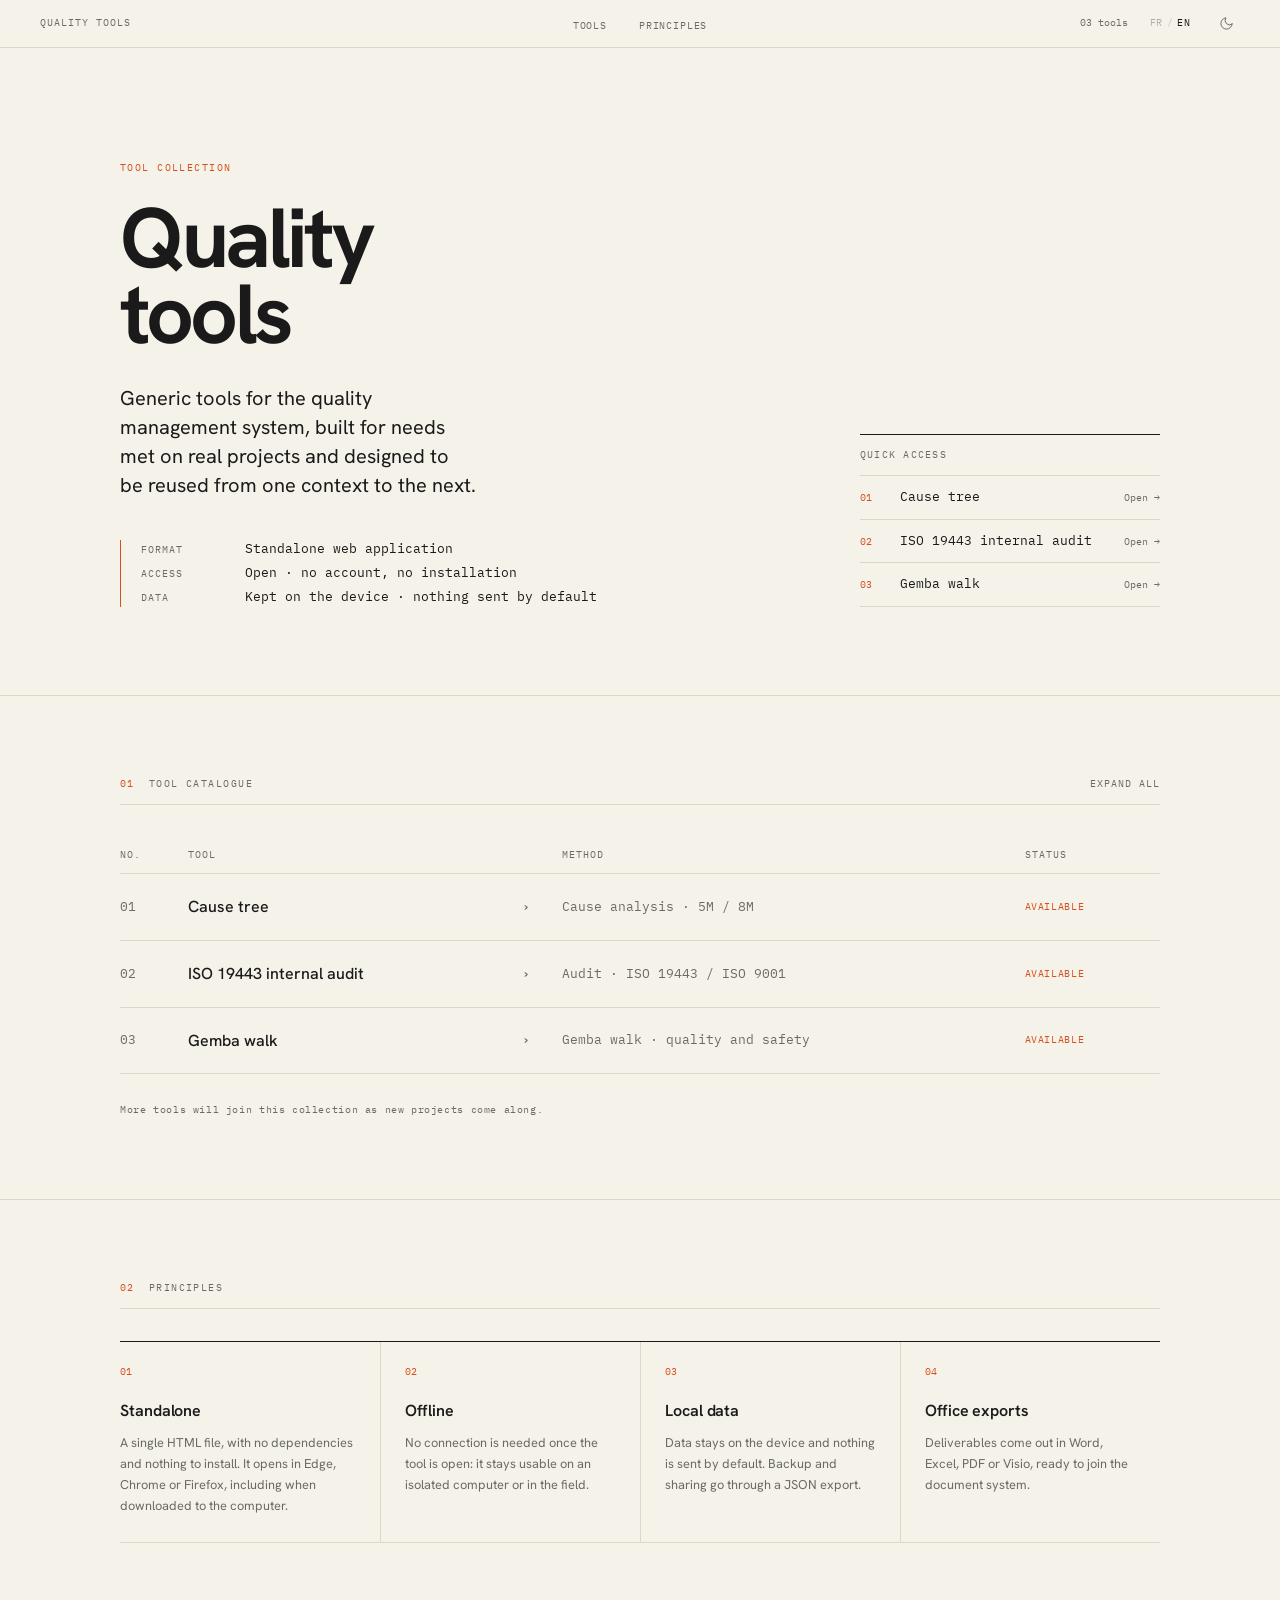
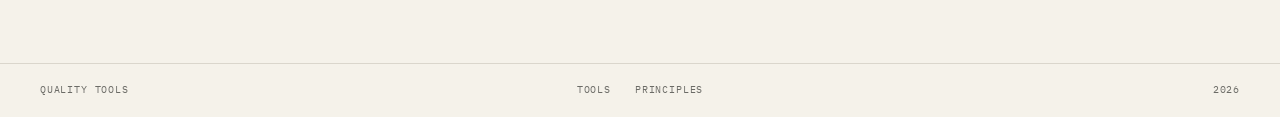
==== commit 88cdf05d: "Make the site and the three tools available in French and English A FR / EN switch in every header c" ====
--- a/outils/index.html
+++ b/outils/index.html
@@ -12,8 +12,8 @@
   <meta property="og:description" content="Outils qualité génériques et autonomes : analyse de causes, audit interne ISO 19443, visite terrain Gemba, exports Word, Excel, PDF et Visio." />
   <meta property="og:type" content="website" />
   <meta property="og:locale" content="fr_FR" />
-  <link rel="icon" type="image/png" sizes="32x32" href="../assets/icons/favicon-32.png?v=3">
-  <link rel="apple-touch-icon" href="../assets/icons/apple-touch-icon.png?v=3">
+  <link rel="icon" type="image/png" sizes="32x32" href="../assets/icons/favicon-32.png?v=4">
+  <link rel="apple-touch-icon" href="../assets/icons/apple-touch-icon.png?v=4">
   <link rel="manifest" href="site.webmanifest">
   <meta name="apple-mobile-web-app-title" content="Outils qualité">
   <script>
@@ -25,6 +25,7 @@
       document.documentElement.setAttribute('data-theme', t);
     })();
   </script>
+  <script src="../assets/i18n.js"></script>
   <link rel="preconnect" href="https://fonts.googleapis.com" />
   <link rel="preconnect" href="https://fonts.gstatic.com" crossorigin />
   <link href="https://fonts.googleapis.com/css2?family=Hanken+Grotesk:wght@300;400;500;600;700&family=IBM+Plex+Mono:wght@400;500&display=swap" rel="stylesheet" />
@@ -65,7 +66,7 @@
   <div class="masthead-grid">
     <div class="masthead-main">
       <p class="masthead-tag">Recueil d'outils</p>
-      <h1>Outils<br>qualité</h1>
+      <h1 data-en="Quality<br>tools">Outils<br>qualité</h1>
       <p class="masthead-lede">
         Des outils génériques pour le système qualité, construits pour des besoins
         rencontrés en projet et pensés pour être réutilisés d'un contexte à l'autre.
--- a/assets/style.css
+++ b/assets/style.css
@@ -195,6 +195,26 @@
 .theme-toggle .ico-sun { display: none; }
 :root[data-theme="dark"] .theme-toggle .ico-moon { display: none; }
 :root[data-theme="dark"] .theme-toggle .ico-sun  { display: block; }
+
+/* language switch (FR / EN), added by assets/i18n.js */
+.lang-toggle {
+  display: inline-flex;
+  align-items: center;
+  gap: 4px;
+  height: 28px;
+  padding: 0 2px;
+  background: none;
+  border: 0;
+  font-family: var(--mono);
+  font-size: var(--t-xs);
+  letter-spacing: .04em;
+  color: var(--ink-2);
+  cursor: pointer;
+}
+.lang-toggle span { opacity: .5; transition: opacity .15s, color .15s; }
+.lang-toggle .lang-sep { opacity: .3; }
+.lang-toggle span.on { opacity: 1; color: var(--ink); }
+.lang-toggle:hover span:not(.on):not(.lang-sep) { opacity: 1; color: var(--accent); }
 
 .scroll-progress {
   position: absolute;
@@ -962,6 +982,8 @@
   .figure-svg-full { min-width: 600px; }
   .figure-caption { position: sticky; left: 0; max-width: calc(100vw - 2 * var(--gutter)); }
   .figure-caption::after { content: ' · faire défiler →'; color: var(--accent); }
+  :root[lang="en"] .figure-caption::after { content: ' · scroll →'; }
+  .lang-toggle { height: 40px; padding: 0 4px; }
 
   .hide-mobile { display: none; }
   .cta-row { flex-direction: column; align-items: stretch; gap: 14px; }
@@ -985,7 +1007,7 @@
     --paper: #fff; --paper-2: #fff; --ink: #000; --ink-2: #555; --rule: #ccc; --accent: #B8431A;
     --tint: transparent;
   }
-  .doc-header, .skip-link, .text-btn, .more-link, .cta, .cta-row, .proj-arrow, .theme-toggle, .scroll-progress { display: none !important; }
+  .doc-header, .skip-link, .text-btn, .more-link, .cta, .cta-row, .proj-arrow, .theme-toggle, .lang-toggle, .scroll-progress { display: none !important; }
   .fade-in { opacity: 1 !important; transform: none !important; }
   .masthead { padding: 0 0 24px; }
   .section-wrap { padding: 28px 0; max-width: none; }
